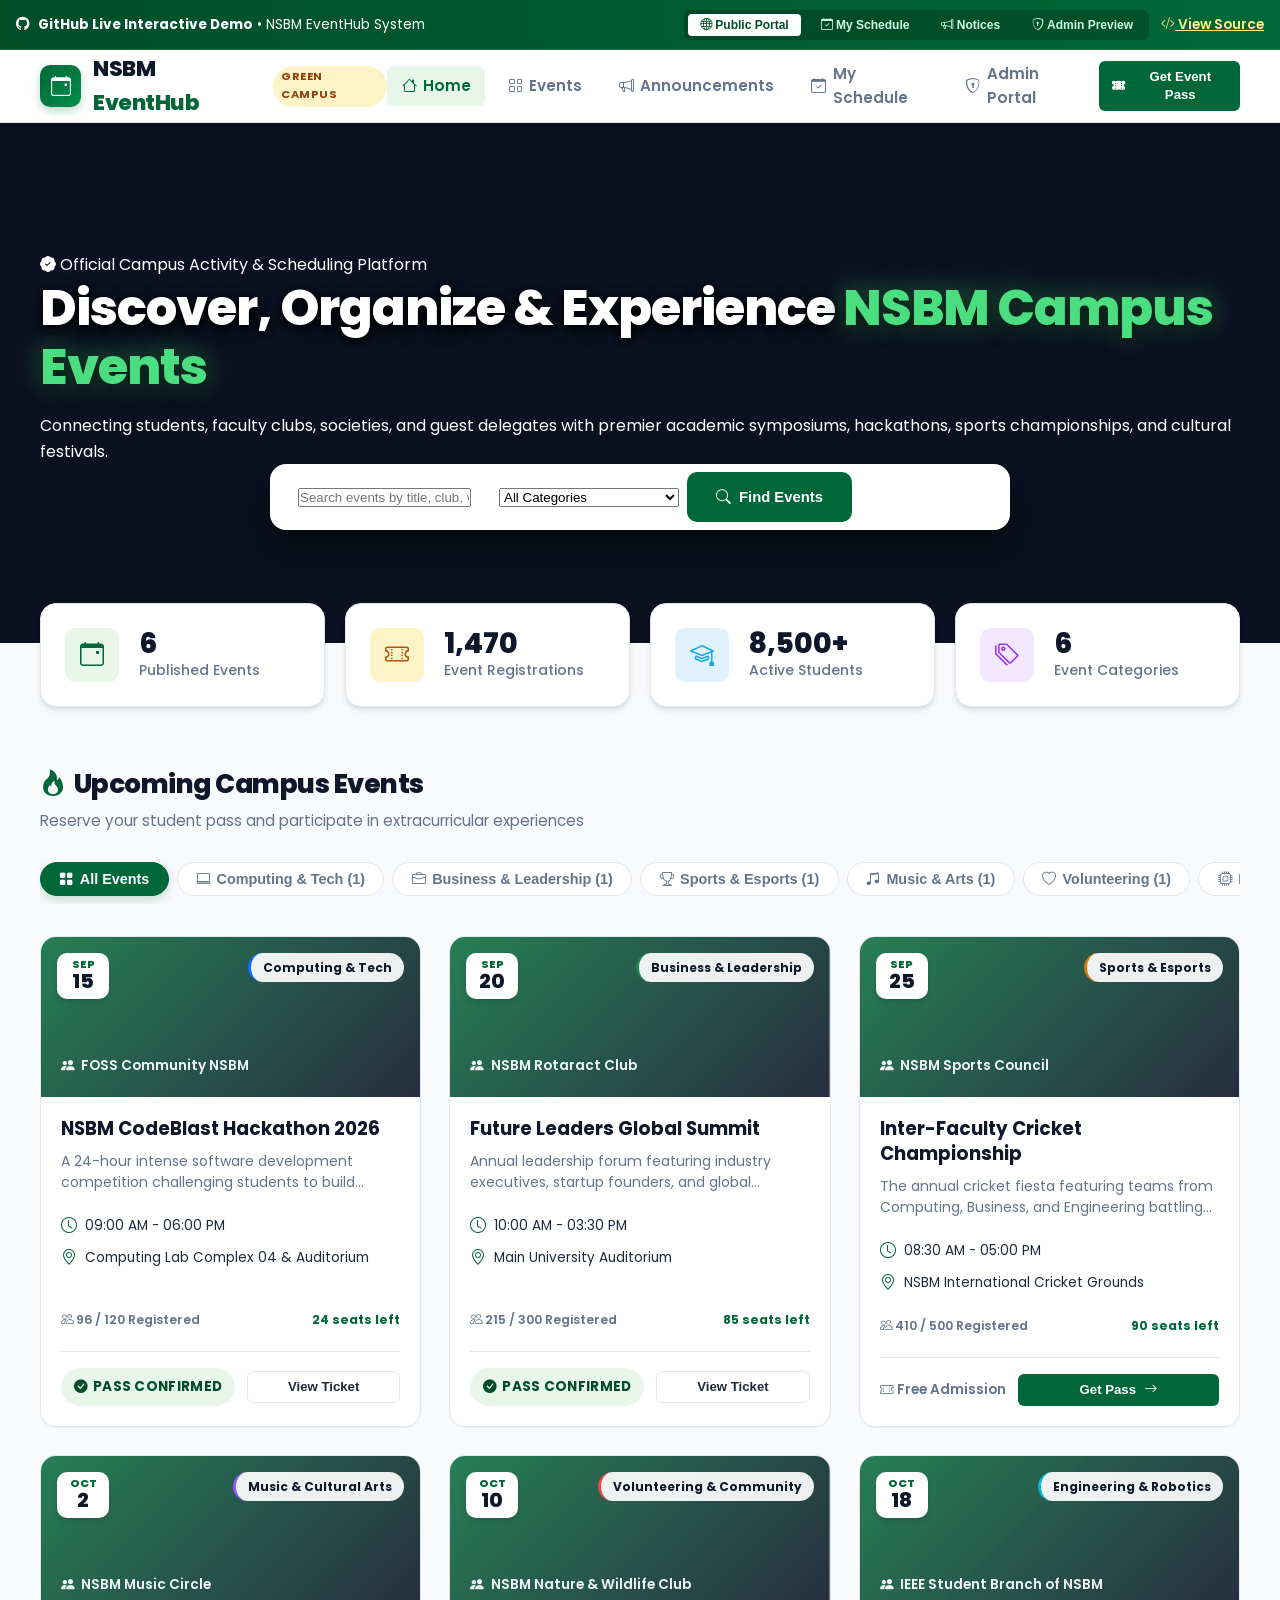
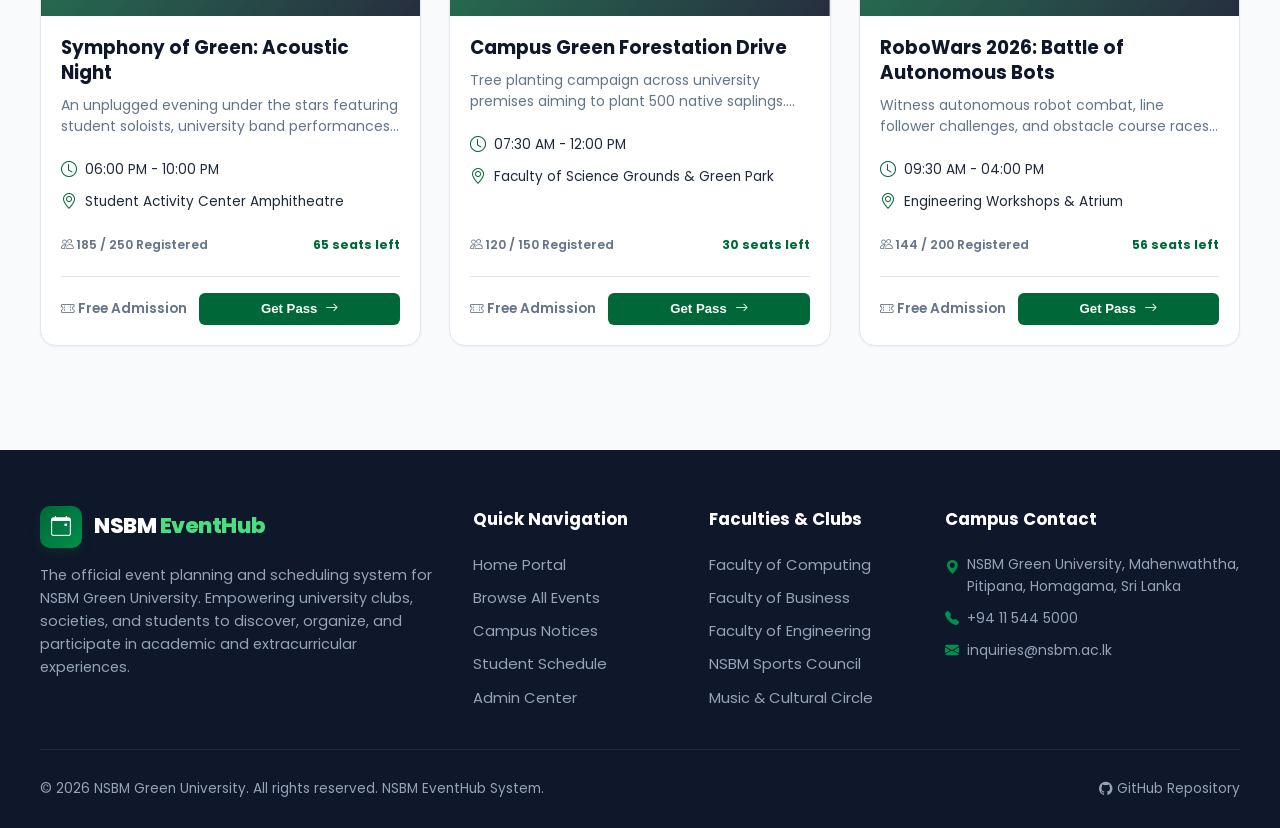
==== index.html @ c2a2b251 "Fix CSS asset paths, add GitHub Pages live demo and cloud deployment configuration" ====
<!DOCTYPE html>
<html lang="en">
<head>
    <meta charset="UTF-8">
    <meta name="viewport" content="width=device-width, initial-scale=1.0">
    <title>NSBM EventHub – University Event Planning & Scheduling System</title>
    <meta name="description" content="Official Event Planning and Scheduling System for NSBM Green University. Discover campus events, manage schedules, and register for university activities.">
    <link rel="preconnect" href="https://fonts.googleapis.com">
    <link rel="preconnect" href="https://fonts.gstatic.com" crossorigin>
    <link href="https://fonts.googleapis.com/css2?family=Poppins:wght@300;400;500;600;700;800&display=swap" rel="stylesheet">
    <link rel="stylesheet" href="https://cdn.jsdelivr.net/npm/bootstrap-icons@1.11.3/font/bootstrap-icons.min.css">
    <link rel="stylesheet" href="assets/css/style.css">
    <style>
        .demo-bar {
            background: linear-gradient(90deg, #004d2a, #006838);
            color: #ffffff;
            padding: 0.6rem 1rem;
            font-size: 0.85rem;
            display: flex;
            justify-content: space-between;
            align-items: center;
            flex-wrap: wrap;
            gap: 0.5rem;
            border-bottom: 1px solid rgba(255,255,255,0.15);
        }
        .demo-bar a {
            color: #fef08a;
            font-weight: 600;
            text-decoration: underline;
        }
        .demo-tabs {
            display: flex;
            gap: 0.5rem;
            background: rgba(0,0,0,0.2);
            padding: 0.25rem;
            border-radius: 6px;
        }
        .demo-tab-btn {
            background: transparent;
            border: none;
            color: #d1fae5;
            padding: 0.25rem 0.75rem;
            border-radius: 4px;
            font-size: 0.75rem;
            font-weight: 600;
            cursor: pointer;
            transition: all 0.2s ease;
        }
        .demo-tab-btn.active, .demo-tab-btn:hover {
            background: #ffffff;
            color: #004d2a;
        }
        .view-section {
            display: none;
        }
        .view-section.active {
            display: block;
        }
        .modal-backdrop {
            display: none;
            position: fixed;
            top: 0; left: 0; width: 100%; height: 100%;
            background: rgba(15, 23, 42, 0.7);
            backdrop-filter: blur(4px);
            z-index: 2000;
            align-items: center;
            justify-content: center;
            padding: 1rem;
        }
        .modal-backdrop.open {
            display: flex;
        }
        .modal-dialog {
            background: #ffffff;
            border-radius: var(--radius-lg);
            max-width: 620px;
            width: 100%;
            max-height: 90vh;
            overflow-y: auto;
            box-shadow: var(--shadow-xl);
            padding: 2rem;
            position: relative;
            animation: modalFadeIn 0.25s ease-out;
        }
        @keyframes modalFadeIn {
            from { opacity: 0; transform: translateY(20px) scale(0.97); }
            to { opacity: 1; transform: translateY(0) scale(1); }
        }
        .modal-close {
            position: absolute;
            top: 1.25rem;
            right: 1.25rem;
            background: #f1f5f9;
            border: none;
            font-size: 1.2rem;
            width: 36px;
            height: 36px;
            border-radius: 50%;
            display: flex;
            align-items: center;
            justify-content: center;
            cursor: pointer;
            color: var(--text-muted);
            transition: var(--transition);
        }
        .modal-close:hover {
            background: #fee2e2;
            color: var(--danger);
        }
        .ticket-pass {
            background: #f8fafc;
            border: 2px dashed #006838;
            border-radius: 12px;
            padding: 1.5rem;
            margin-top: 1rem;
        }
    </style>
</head>
<body>

    <!-- GitHub Pages / Live Demo Notice Bar -->
    <div class="demo-bar">
        <div style="display: flex; align-items: center; gap: 0.5rem;">
            <i class="bi bi-github"></i>
            <span><strong>GitHub Live Interactive Demo</strong> &bull; NSBM EventHub System</span>
        </div>
        <div style="display: flex; align-items: center; gap: 0.75rem;">
            <div class="demo-tabs">
                <button class="demo-tab-btn active" onclick="switchView('public')"><i class="bi bi-globe"></i> Public Portal</button>
                <button class="demo-tab-btn" onclick="switchView('schedule')"><i class="bi bi-calendar-check"></i> My Schedule</button>
                <button class="demo-tab-btn" onclick="switchView('announcements')"><i class="bi bi-megaphone"></i> Notices</button>
                <button class="demo-tab-btn" onclick="switchView('admin')"><i class="bi bi-shield-lock"></i> Admin Preview</button>
            </div>
            <a href="https://github.com/sanuthwimalawardenait-pixel/NSBM_event_hub" target="_blank"><i class="bi bi-code-slash"></i> View Source</a>
        </div>
    </div>

    <!-- Navigation Header -->
    <header class="navbar">
        <div class="container navbar-container">
            <a href="#" onclick="switchView('public')" class="navbar-brand">
                <div class="brand-icon">
                    <i class="bi bi-calendar-event"></i>
                </div>
                <span>NSBM <span style="color: var(--primary);">EventHub</span></span>
                <span class="brand-badge">Green Campus</span>
            </a>

            <button class="mobile-toggle" id="mobileMenuToggle" aria-label="Toggle navigation">
                <i class="bi bi-list"></i>
            </button>

            <ul class="nav-menu" id="navbarMenu">
                <li>
                    <a href="#" onclick="switchView('public')" class="nav-link active" id="navPublic">
                        <i class="bi bi-house"></i> Home
                    </a>
                </li>
                <li>
                    <a href="#" onclick="switchView('public')" class="nav-link" id="navEvents">
                        <i class="bi bi-grid"></i> Events
                    </a>
                </li>
                <li>
                    <a href="#" onclick="switchView('announcements')" class="nav-link" id="navAnnouncements">
                        <i class="bi bi-megaphone"></i> Announcements
                    </a>
                </li>
                <li>
                    <a href="#" onclick="switchView('schedule')" class="nav-link" id="navSchedule">
                        <i class="bi bi-calendar-check"></i> My Schedule
                    </a>
                </li>
                <li>
                    <a href="#" onclick="switchView('admin')" class="nav-link" id="navAdmin">
                        <i class="bi bi-shield-lock"></i> Admin Portal
                    </a>
                </li>
            </ul>

            <div class="nav-actions">
                <button onclick="openRegisterModal()" class="btn btn-primary btn-sm">
                    <i class="bi bi-ticket-perforated-fill"></i> Get Event Pass
                </button>
            </div>
        </div>
    </header>

    <main class="main-content">
        
        <!-- PUBLIC PORTAL VIEW -->
        <div id="view-public" class="view-section active">
            <!-- Hero Section -->
            <section class="hero-section">
                <div class="container hero-container">
                    <div class="hero-badge">
                        <i class="bi bi-patch-check-fill"></i> Official Campus Activity & Scheduling Platform
                    </div>
                    <h1 class="hero-title">
                        Discover, Organize & Experience <span>NSBM Campus Events</span>
                    </h1>
                    <p class="hero-description">
                        Connecting students, faculty clubs, societies, and guest delegates with premier academic symposiums, hackathons, sports championships, and cultural festivals.
                    </p>

                    <div class="hero-search-box">
                        <div class="search-input-group">
                            <i class="bi bi-search"></i>
                            <input type="text" id="demoSearchInput" class="search-input" placeholder="Search events by title, club, venue or keyword...">
                        </div>
                        <div class="search-input-group">
                            <i class="bi bi-filter-circle"></i>
                            <select id="demoCategorySelect" class="search-select">
                                <option value="all">All Categories</option>
                                <option value="1">Computing & Tech</option>
                                <option value="2">Business & Leadership</option>
                                <option value="3">Sports & Esports</option>
                                <option value="4">Music & Cultural Arts</option>
                                <option value="5">Volunteering & Community</option>
                                <option value="6">Engineering & Robotics</option>
                            </select>
                        </div>
                        <button type="button" onclick="runFilter()" class="btn btn-primary" style="padding: 0.85rem 1.75rem;">
                            <i class="bi bi-search"></i> Find Events
                        </button>
                    </div>
                </div>
            </section>

            <div class="container">
                <!-- Stats Overview -->
                <div class="stats-grid">
                    <div class="stat-card">
                        <div class="stat-icon green"><i class="bi bi-calendar-event"></i></div>
                        <div>
                            <div class="stat-number">6</div>
                            <div class="stat-label">Published Events</div>
                        </div>
                    </div>
                    <div class="stat-card">
                        <div class="stat-icon gold"><i class="bi bi-ticket-perforated"></i></div>
                        <div>
                            <div class="stat-number">1,470</div>
                            <div class="stat-label">Event Registrations</div>
                        </div>
                    </div>
                    <div class="stat-card">
                        <div class="stat-icon blue"><i class="bi bi-mortarboard"></i></div>
                        <div>
                            <div class="stat-number">8,500+</div>
                            <div class="stat-label">Active Students</div>
                        </div>
                    </div>
                    <div class="stat-card">
                        <div class="stat-icon purple"><i class="bi bi-tags"></i></div>
                        <div>
                            <div class="stat-number">6</div>
                            <div class="stat-label">Event Categories</div>
                        </div>
                    </div>
                </div>

                <!-- Featured Section Header -->
                <div class="section-header">
                    <div>
                        <h2 class="section-title"><i class="bi bi-fire"></i> Upcoming Campus Events</h2>
                        <p class="section-subtitle">Reserve your student pass and participate in extracurricular experiences</p>
                    </div>
                </div>

                <!-- Category Pills Filter -->
                <div class="category-filter-bar">
                    <button class="category-pill active" onclick="setCategoryFilter('all', this)">
                        <i class="bi bi-grid-fill"></i> All Events
                    </button>
                    <button class="category-pill" onclick="setCategoryFilter('1', this)">
                        <i class="bi bi-laptop"></i> Computing & Tech (1)
                    </button>
                    <button class="category-pill" onclick="setCategoryFilter('2', this)">
                        <i class="bi bi-briefcase"></i> Business & Leadership (1)
                    </button>
                    <button class="category-pill" onclick="setCategoryFilter('3', this)">
                        <i class="bi bi-trophy"></i> Sports & Esports (1)
                    </button>
                    <button class="category-pill" onclick="setCategoryFilter('4', this)">
                        <i class="bi bi-music-note-beamed"></i> Music & Arts (1)
                    </button>
                    <button class="category-pill" onclick="setCategoryFilter('5', this)">
                        <i class="bi bi-heart"></i> Volunteering (1)
                    </button>
                    <button class="category-pill" onclick="setCategoryFilter('6', this)">
                        <i class="bi bi-cpu"></i> Engineering (1)
                    </button>
                </div>

                <!-- Event Cards Grid -->
                <div class="events-grid" id="eventsGridContainer">
                    <!-- Events will be rendered dynamically -->
                </div>
            </div>
        </div>

        <!-- MY SCHEDULE VIEW -->
        <div id="view-schedule" class="view-section">
            <div class="container" style="padding-top: 2rem;">
                <div class="section-header">
                    <div>
                        <h1 class="section-title"><i class="bi bi-calendar-check"></i> My Personal Event Schedule</h1>
                        <p class="section-subtitle">Track confirmed event registrations, access digital e-tickets, and manage attendance</p>
                    </div>
                    <button onclick="switchView('public')" class="btn btn-secondary">
                        <i class="bi bi-plus-circle"></i> Browse More Events
                    </button>
                </div>

                <div id="scheduleContainer" style="display: flex; flex-direction: column; gap: 1.25rem;">
                    <!-- Registered events timeline rendered here -->
                </div>
            </div>
        </div>

        <!-- ANNOUNCEMENTS VIEW -->
        <div id="view-announcements" class="view-section">
            <div class="container" style="padding-top: 2rem;">
                <div class="section-header">
                    <div>
                        <h1 class="section-title"><i class="bi bi-megaphone"></i> Campus Notices & Announcements</h1>
                        <p class="section-subtitle">Official announcements from administration, student affairs, and university clubs</p>
                    </div>
                </div>

                <div class="announcements-list">
                    <div class="announcement-card urgent">
                        <div class="announcement-icon urgent"><i class="bi bi-bell-fill"></i></div>
                        <div class="announcement-content">
                            <div class="announcement-header">
                                <div style="display: flex; align-items: center; gap: 0.6rem; flex-wrap: wrap;">
                                    <h4 class="announcement-title">Grand Opening: NSBM Innovation & AI Incubator Hub</h4>
                                    <span class="badge badge-urgent">Urgent</span>
                                    <span class="badge badge-normal">For: All Students</span>
                                </div>
                                <span class="announcement-time"><i class="bi bi-clock"></i> Sep 01, 2026</span>
                            </div>
                            <p class="announcement-text">
                                The Vice Chancellor cordially invites all students and faculty staff to the grand opening ceremony of the cutting-edge AI Incubator and Hardware Innovation Sandbox in Phase 2 Complex. Special keynote by global tech leaders.
                            </p>
                        </div>
                    </div>

                    <div class="announcement-card important">
                        <div class="announcement-icon important"><i class="bi bi-exclamation-circle"></i></div>
                        <div class="announcement-content">
                            <div class="announcement-header">
                                <div style="display: flex; align-items: center; gap: 0.6rem; flex-wrap: wrap;">
                                    <h4 class="announcement-title">Inter-Faculty E-Sports Tournament Qualifier Schedule</h4>
                                    <span class="badge badge-important">Important</span>
                                    <span class="badge badge-normal">For: Students</span>
                                </div>
                                <span class="announcement-time"><i class="bi bi-clock"></i> Aug 26, 2026</span>
                            </div>
                            <p class="announcement-text">
                                Registrations are now confirmed for 32 student squads in Valorant, Mobile Legends, and FIFA 26. Group stage matches will commence this Saturday online via the official NSBM Gaming Discord server.
                            </p>
                        </div>
                    </div>

                    <div class="announcement-card important">
                        <div class="announcement-icon important"><i class="bi bi-exclamation-circle"></i></div>
                        <div class="announcement-content">
                            <div class="announcement-header">
                                <div style="display: flex; align-items: center; gap: 0.6rem; flex-wrap: wrap;">
                                    <h4 class="announcement-title">Main Auditorium Audio & Lighting Stage Maintenance</h4>
                                    <span class="badge badge-important">Important</span>
                                    <span class="badge badge-normal">For: Club Members</span>
                                </div>
                                <span class="announcement-time"><i class="bi bi-clock"></i> Aug 24, 2026</span>
                            </div>
                            <p class="announcement-text">
                                Please be advised that the Main Auditorium will be inaccessible for rehearsal sessions on October 5th due to scheduled acoustic tuning and laser projector upgrades. All club rehearsals are relocated to Amphitheatre 2.
                            </p>
                        </div>
                    </div>
                </div>
            </div>
        </div>

        <!-- ADMIN PREVIEW VIEW -->
        <div id="view-admin" class="view-section">
            <div class="container" style="padding-top: 2rem;">
                <div class="section-header">
                    <div>
                        <h1 class="section-title"><i class="bi bi-shield-lock-fill" style="color: var(--danger);"></i> Admin Control Center (Interactive Simulation)</h1>
                        <p class="section-subtitle">Real-time event administration, category moderation, participant rosters, and broadcast control</p>
                    </div>
                    <button onclick="openCreateEventModal()" class="btn btn-primary">
                        <i class="bi bi-plus-lg"></i> Create New Event
                    </button>
                </div>

                <div class="stats-grid">
                    <div class="stat-card">
                        <div class="stat-icon green"><i class="bi bi-calendar-check"></i></div>
                        <div>
                            <div class="stat-number" id="adminTotalEvents">6</div>
                            <div class="stat-label">Total Events</div>
                        </div>
                    </div>
                    <div class="stat-card">
                        <div class="stat-icon gold"><i class="bi bi-people"></i></div>
                        <div>
                            <div class="stat-number" id="adminTotalRegs">1,470</div>
                            <div class="stat-label">Registrations</div>
                        </div>
                    </div>
                    <div class="stat-card">
                        <div class="stat-icon blue"><i class="bi bi-tags"></i></div>
                        <div>
                            <div class="stat-number">6</div>
                            <div class="stat-label">Categories</div>
                        </div>
                    </div>
                    <div class="stat-card">
                        <div class="stat-icon purple"><i class="bi bi-megaphone"></i></div>
                        <div>
                            <div class="stat-number">3</div>
                            <div class="stat-label">Active Notices</div>
                        </div>
                    </div>
                </div>

                <div class="table-responsive" style="margin-top: 1.5rem;">
                    <table class="table">
                        <thead>
                            <tr>
                                <th>Event Title & Details</th>
                                <th>Organizing Club</th>
                                <th>Schedule & Venue</th>
                                <th>Capacity</th>
                                <th>Status</th>
                                <th style="text-align: right;">Quick Actions</th>
                            </tr>
                        </thead>
                        <tbody id="adminEventsTableBody">
                            <!-- Admin rows rendered via JS -->
                        </tbody>
                    </table>
                </div>
            </div>
        </div>
    </main>

    <!-- EVENT DETAILS & REGISTRATION MODAL -->
    <div class="modal-backdrop" id="eventModal">
        <div class="modal-dialog">
            <button class="modal-close" onclick="closeModal('eventModal')">&times;</button>
            <div id="modalEventContent">
                <!-- Injected via JS -->
            </div>
        </div>
    </div>

    <!-- CREATE EVENT MODAL (ADMIN) -->
    <div class="modal-backdrop" id="createEventModal">
        <div class="modal-dialog">
            <button class="modal-close" onclick="closeModal('createEventModal')">&times;</button>
            <h2 style="font-size: 1.4rem; font-weight: 700; margin-bottom: 0.5rem; color: var(--secondary);">
                <i class="bi bi-calendar-plus" style="color: var(--primary);"></i> Publish New Campus Event
            </h2>
            <p style="color: var(--text-muted); font-size: 0.875rem; margin-bottom: 1.25rem;">Fill in event specifics to open registrations for students.</p>
            
            <form onsubmit="handleCreateEvent(event)">
                <div class="form-group">
                    <label class="form-label">Event Title</label>
                    <input type="text" id="newEventTitle" class="form-control" placeholder="e.g. NSBM AI Summit 2026" required>
                </div>
                <div class="form-row">
                    <div class="form-group">
                        <label class="form-label">Category</label>
                        <select id="newEventCategory" class="form-control" required>
                            <option value="1">Computing & Tech</option>
                            <option value="2">Business & Leadership</option>
                            <option value="3">Sports & Esports</option>
                            <option value="4">Music & Cultural Arts</option>
                            <option value="5">Volunteering & Community</option>
                            <option value="6">Engineering & Robotics</option>
                        </select>
                    </div>
                    <div class="form-group">
                        <label class="form-label">Organizing Club</label>
                        <input type="text" id="newEventClub" class="form-control" placeholder="e.g. IEEE Student Branch" required>
                    </div>
                </div>
                <div class="form-row">
                    <div class="form-group">
                        <label class="form-label">Date</label>
                        <input type="date" id="newEventDate" class="form-control" value="2026-11-05" required>
                    </div>
                    <div class="form-group">
                        <label class="form-label">Capacity (Max Seats)</label>
                        <input type="number" id="newEventCapacity" class="form-control" value="150" min="10" required>
                    </div>
                </div>
                <div class="form-group">
                    <label class="form-label">Campus Venue</label>
                    <input type="text" id="newEventVenue" class="form-control" placeholder="e.g. Main Auditorium Complex" required>
                </div>
                <div class="form-group">
                    <label class="form-label">Event Description</label>
                    <textarea id="newEventDesc" class="form-control" rows="3" placeholder="Provide event overview, schedule highlights, and key speakers..." required></textarea>
                </div>
                <button type="submit" class="btn btn-primary btn-lg" style="width: 100%;">
                    <i class="bi bi-check2-circle"></i> Save & Publish Event
                </button>
            </form>
        </div>
    </div>

    <!-- Footer -->
    <footer class="footer">
        <div class="container">
            <div class="footer-grid">
                <div>
                    <div class="navbar-brand" style="color: #ffffff; margin-bottom: 1rem;">
                        <div class="brand-icon">
                            <i class="bi bi-calendar-event"></i>
                        </div>
                        <span>NSBM <span style="color: #4ade80;">EventHub</span></span>
                    </div>
                    <p style="font-size: 0.9rem; line-height: 1.6; margin-bottom: 1.25rem;">
                        The official event planning and scheduling system for NSBM Green University. Empowering university clubs, societies, and students to discover, organize, and participate in academic and extracurricular experiences.
                    </p>
                </div>

                <div>
                    <h4 class="footer-title">Quick Navigation</h4>
                    <ul class="footer-links">
                        <li><a href="#" onclick="switchView('public')">Home Portal</a></li>
                        <li><a href="#" onclick="switchView('public')">Browse All Events</a></li>
                        <li><a href="#" onclick="switchView('announcements')">Campus Notices</a></li>
                        <li><a href="#" onclick="switchView('schedule')">Student Schedule</a></li>
                        <li><a href="#" onclick="switchView('admin')">Admin Center</a></li>
                    </ul>
                </div>

                <div>
                    <h4 class="footer-title">Faculties & Clubs</h4>
                    <ul class="footer-links">
                        <li><a href="#" onclick="setCategoryFilter('1', null); switchView('public');">Faculty of Computing</a></li>
                        <li><a href="#" onclick="setCategoryFilter('2', null); switchView('public');">Faculty of Business</a></li>
                        <li><a href="#" onclick="setCategoryFilter('6', null); switchView('public');">Faculty of Engineering</a></li>
                        <li><a href="#" onclick="setCategoryFilter('3', null); switchView('public');">NSBM Sports Council</a></li>
                        <li><a href="#" onclick="setCategoryFilter('4', null); switchView('public');">Music & Cultural Circle</a></li>
                    </ul>
                </div>

                <div>
                    <h4 class="footer-title">Campus Contact</h4>
                    <ul class="footer-links" style="font-size: 0.875rem;">
                        <li style="display: flex; gap: 0.5rem; align-items: flex-start;">
                            <i class="bi bi-geo-alt-fill" style="color: var(--primary-light); margin-top: 0.2rem;"></i>
                            <span>NSBM Green University, Mahenwaththa, Pitipana, Homagama, Sri Lanka</span>
                        </li>
                        <li style="display: flex; gap: 0.5rem; align-items: center;">
                            <i class="bi bi-telephone-fill" style="color: var(--primary-light);"></i>
                            <span>+94 11 544 5000</span>
                        </li>
                        <li style="display: flex; gap: 0.5rem; align-items: center;">
                            <i class="bi bi-envelope-fill" style="color: var(--primary-light);"></i>
                            <span>inquiries@nsbm.ac.lk</span>
                        </li>
                    </ul>
                </div>
            </div>

            <div class="footer-bottom">
                <div>
                    &copy; 2026 NSBM Green University. All rights reserved. NSBM EventHub System.
                </div>
                <div style="display: flex; gap: 1.5rem;">
                    <a href="https://github.com/sanuthwimalawardenait-pixel/NSBM_event_hub" target="_blank" style="color: #94a3b8;"><i class="bi bi-github"></i> GitHub Repository</a>
                </div>
            </div>
        </div>
    </footer>

    <!-- Interactive Simulator JS -->
    <script>
        const initialEvents = [
            {
                id: 1,
                categoryId: "1",
                categoryName: "Computing & Tech",
                categoryColor: "#0d6efd",
                title: "NSBM CodeBlast Hackathon 2026",
                club: "FOSS Community NSBM",
                description: "A 24-hour intense software development competition challenging students to build sustainable AI solutions for modern university problems. Grand prizes and internship opportunities with top tech companies.",
                venue: "Computing Lab Complex 04 & Auditorium",
                date: "2026-09-15",
                startTime: "09:00 AM",
                endTime: "06:00 PM",
                capacity: 120,
                registered: 96,
                isRegistered: true,
                ticketCode: "NSBM-E1-U101-8F32"
            },
            {
                id: 2,
                categoryId: "2",
                categoryName: "Business & Leadership",
                categoryColor: "#198754",
                title: "Future Leaders Global Summit",
                club: "NSBM Rotaract Club",
                description: "Annual leadership forum featuring industry executives, startup founders, and global keynote speakers discussing entrepreneurship, ethical management, and career acceleration.",
                venue: "Main University Auditorium",
                date: "2026-09-20",
                startTime: "10:00 AM",
                endTime: "03:30 PM",
                capacity: 300,
                registered: 215,
                isRegistered: true,
                ticketCode: "NSBM-E2-U101-44B1"
            },
            {
                id: 3,
                categoryId: "3",
                categoryName: "Sports & Esports",
                categoryColor: "#d97706",
                title: "Inter-Faculty Cricket Championship",
                club: "NSBM Sports Council",
                description: "The annual cricket fiesta featuring teams from Computing, Business, and Engineering battling for the prestigious Green Trophy. Live commentary, food stalls, and music DJ.",
                venue: "NSBM International Cricket Grounds",
                date: "2026-09-25",
                startTime: "08:30 AM",
                endTime: "05:00 PM",
                capacity: 500,
                registered: 410,
                isRegistered: false,
                ticketCode: null
            },
            {
                id: 4,
                categoryId: "4",
                categoryName: "Music & Cultural Arts",
                categoryColor: "#8b5cf6",
                title: "Symphony of Green: Acoustic Night",
                club: "NSBM Music Circle",
                description: "An unplugged evening under the stars featuring student soloists, university band performances, fusion music, and guest artists.",
                venue: "Student Activity Center Amphitheatre",
                date: "2026-10-02",
                startTime: "06:00 PM",
                endTime: "10:00 PM",
                capacity: 250,
                registered: 185,
                isRegistered: false,
                ticketCode: null
            },
            {
                id: 5,
                categoryId: "5",
                categoryName: "Volunteering & Community",
                categoryColor: "#ef4444",
                title: "Campus Green Forestation Drive",
                club: "NSBM Nature & Wildlife Club",
                description: "Tree planting campaign across university premises aiming to plant 500 native saplings. Refreshments and certificate of participation provided to all volunteers.",
                venue: "Faculty of Science Grounds & Green Park",
                date: "2026-10-10",
                startTime: "07:30 AM",
                endTime: "12:00 PM",
                capacity: 150,
                registered: 120,
                isRegistered: false,
                ticketCode: null
            },
            {
                id: 6,
                categoryId: "6",
                categoryName: "Engineering & Robotics",
                categoryColor: "#06b6d4",
                title: "RoboWars 2026: Battle of Autonomous Bots",
                club: "IEEE Student Branch of NSBM",
                description: "Witness autonomous robot combat, line follower challenges, and obstacle course races designed and programmed by engineering students.",
                venue: "Engineering Workshops & Atrium",
                date: "2026-10-18",
                startTime: "09:30 AM",
                endTime: "04:00 PM",
                capacity: 200,
                registered: 144,
                isRegistered: false,
                ticketCode: null
            }
        ];

        let events = [...initialEvents];
        let currentCategory = 'all';

        function renderEvents() {
            const container = document.getElementById('eventsGridContainer');
            if (!container) return;

            const query = (document.getElementById('demoSearchInput')?.value || '').toLowerCase().trim();
            const cat = currentCategory;

            const filtered = events.filter(e => {
                const matchCat = cat === 'all' || e.categoryId === cat;
                const matchQuery = !query || e.title.toLowerCase().includes(query) || e.club.toLowerCase().includes(query) || e.venue.toLowerCase().includes(query);
                return matchCat && matchQuery;
            });

            if (filtered.length === 0) {
                container.innerHTML = `
                    <div style="grid-column: 1/-1; text-align: center; padding: 4rem 1rem; background: #fff; border-radius: var(--radius-lg); border: 1px solid var(--border-color);">
                        <i class="bi bi-search" style="font-size: 3rem; color: var(--text-light); margin-bottom: 1rem; display: block;"></i>
                        <h3>No matching events found</h3>
                        <p style="color: var(--text-muted); margin-bottom: 1rem;">Try searching with different terms or selecting another category.</p>
                        <button onclick="resetFilters()" class="btn btn-secondary">Reset Filters</button>
                    </div>
                `;
                return;
            }

            container.innerHTML = filtered.map(e => {
                const dateObj = new Date(e.date);
                const month = dateObj.toLocaleString('en-US', { month: 'short' });
                const day = dateObj.getDate();
                const seatsLeft = Math.max(0, e.capacity - e.registered);
                const pctFilled = Math.min(100, Math.round((e.registered / e.capacity) * 100));
                const barClass = pctFilled >= 90 ? 'danger' : (pctFilled >= 70 ? 'warning' : '');

                return `
                    <div class="event-card">
                        <div class="event-card-header" style="background-image: linear-gradient(135deg, rgba(0, 104, 56, 0.85) 0%, rgba(15, 23, 42, 0.9) 100%);">
                            <div class="event-date-badge">
                                <div class="event-date-month">${month}</div>
                                <div class="event-date-day">${day}</div>
                            </div>
                            <span class="event-category-tag" style="border-left: 3px solid ${e.categoryColor};">
                                ${e.categoryName}
                            </span>
                            <div class="event-club-meta">
                                <i class="bi bi-people-fill"></i> ${e.club}
                            </div>
                        </div>
                        <div class="event-card-body">
                            <h3 class="event-title">
                                <a href="javascript:void(0)" onclick="openEventDetails(${e.id})">${e.title}</a>
                            </h3>
                            <p class="event-description">${e.description}</p>
                            
                            <ul class="event-meta-list">
                                <li class="event-meta-item">
                                    <i class="bi bi-clock"></i>
                                    <span>${e.startTime} - ${e.endTime}</span>
                                </li>
                                <li class="event-meta-item">
                                    <i class="bi bi-geo-alt"></i>
                                    <span>${e.venue}</span>
                                </li>
                            </ul>

                            <div class="event-capacity-bar-wrapper">
                                <div class="event-capacity-label">
                                    <span><i class="bi bi-people"></i> ${e.registered} / ${e.capacity} Registered</span>
                                    <span style="font-weight: 700; color: ${seatsLeft <= 15 ? 'var(--danger)' : 'var(--primary)'};">
                                        ${seatsLeft} seats left
                                    </span>
                                </div>
                                <div class="progress-bar-container">
                                    <div class="progress-bar-fill ${barClass}" style="width: ${pctFilled}%;"></div>
                                </div>
                            </div>

                            <div class="event-card-footer">
                                ${e.isRegistered ? `
                                    <span class="badge badge-registered" style="font-size: 0.85rem; padding: 0.5rem 0.8rem;">
                                        <i class="bi bi-check-circle-fill"></i> Pass Confirmed
                                    </span>
                                    <button onclick="openEventDetails(${e.id})" class="btn btn-secondary btn-sm">
                                        View Ticket
                                    </button>
                                ` : `
                                    <span style="font-size: 0.85rem; color: var(--text-muted); font-weight: 600;">
                                        <i class="bi bi-ticket-perforated"></i> Free Admission
                                    </span>
                                    <button onclick="openEventDetails(${e.id})" class="btn btn-primary btn-sm">
                                        Get Pass <i class="bi bi-arrow-right"></i>
                                    </button>
                                `}
                            </div>
                        </div>
                    </div>
                `;
            }).join('');
        }

        function renderSchedule() {
            const container = document.getElementById('scheduleContainer');
            if (!container) return;

            const registeredEvents = events.filter(e => e.isRegistered);

            if (registeredEvents.length === 0) {
                container.innerHTML = `
                    <div style="text-align: center; padding: 4rem 1rem; background: #fff; border-radius: var(--radius-lg); border: 1px solid var(--border-color);">
                        <i class="bi bi-calendar-x" style="font-size: 3.5rem; color: var(--text-light); margin-bottom: 1rem; display: block;"></i>
                        <h3>Your Event Schedule is Currently Empty</h3>
                        <p style="color: var(--text-muted); margin-bottom: 1.5rem;">Explore upcoming campus events and reserve your digital student passes.</p>
                        <button onclick="switchView('public')" class="btn btn-primary">
                            <i class="bi bi-search"></i> Browse Campus Events
                        </button>
                    </div>
                `;
                return;
            }

            container.innerHTML = registeredEvents.map(e => `
                <div class="card" style="padding: 1.5rem; display: flex; flex-direction: column; gap: 1rem;">
                    <div style="display: flex; justify-content: space-between; align-items: flex-start; flex-wrap: wrap; gap: 1rem;">
                        <div>
                            <span class="badge badge-registered" style="margin-bottom: 0.5rem; display: inline-block;">
                                <i class="bi bi-check-circle-fill"></i> Confirmed Registration
                            </span>
                            <h3 style="font-size: 1.25rem; font-weight: 700; color: var(--secondary); margin-bottom: 0.25rem;">${e.title}</h3>
                            <div style="color: var(--text-muted); font-size: 0.875rem;">
                                <i class="bi bi-people-fill"></i> Organized by ${e.club}
                            </div>
                        </div>
                        <div style="text-align: right;">
                            <div style="font-family: monospace; font-weight: 700; color: var(--primary); font-size: 1.1rem; background: var(--primary-subtle); padding: 0.35rem 0.75rem; border-radius: 6px; display: inline-block;">
                                ${e.ticketCode}
                            </div>
                        </div>
                    </div>

                    <div style="display: flex; gap: 2rem; flex-wrap: wrap; font-size: 0.9rem; color: var(--text-main); border-top: 1px solid var(--border-color); border-bottom: 1px solid var(--border-color); padding: 0.75rem 0;">
                        <div><i class="bi bi-calendar3" style="color: var(--primary);"></i> ${e.date}</div>
                        <div><i class="bi bi-clock" style="color: var(--primary);"></i> ${e.startTime} - ${e.endTime}</div>
                        <div><i class="bi bi-geo-alt" style="color: var(--primary);"></i> ${e.venue}</div>
                    </div>

                    <div style="display: flex; justify-content: space-between; align-items: center; flex-wrap: wrap; gap: 0.75rem;">
                        <span style="font-size: 0.8rem; color: var(--text-muted);">
                            <i class="bi bi-info-circle"></i> Present this ticket code or QR upon entrance.
                        </span>
                        <div style="display: flex; gap: 0.5rem;">
                            <button onclick="openEventDetails(${e.id})" class="btn btn-secondary btn-sm">
                                <i class="bi bi-qr-code"></i> View Ticket Pass
                            </button>
                            <button onclick="cancelRegistration(${e.id})" class="btn btn-outline-danger btn-sm">
                                <i class="bi bi-x-circle"></i> Cancel Pass
                            </button>
                        </div>
                    </div>
                </div>
            `).join('');
        }

        function renderAdminTable() {
            const tbody = document.getElementById('adminEventsTableBody');
            if (!tbody) return;

            tbody.innerHTML = events.map(e => `
                <tr>
                    <td>
                        <strong style="color: var(--secondary); display: block;">${e.title}</strong>
                        <span style="font-size: 0.8rem; color: var(--text-muted);">${e.categoryName}</span>
                    </td>
                    <td>${e.club}</td>
                    <td>
                        <div><i class="bi bi-calendar3"></i> ${e.date}</div>
                        <small style="color: var(--text-muted);"><i class="bi bi-geo-alt"></i> ${e.venue}</small>
                    </td>
                    <td>
                        <strong>${e.registered}</strong> / ${e.capacity}
                        <div class="progress-bar-container" style="height: 4px; width: 80px; margin-top: 4px;">
                            <div class="progress-bar-fill" style="width: ${Math.round((e.registered/e.capacity)*100)}%;"></div>
                        </div>
                    </td>
                    <td>
                        <span class="badge badge-upcoming">Upcoming</span>
                    </td>
                    <td style="text-align: right;">
                        <button onclick="openEventDetails(${e.id})" class="btn btn-secondary btn-sm" title="View Details">
                            <i class="bi bi-eye"></i>
                        </button>
                        <button onclick="deleteEvent(${e.id})" class="btn btn-outline-danger btn-sm" title="Delete Event">
                            <i class="bi bi-trash"></i>
                        </button>
                    </td>
                </tr>
            `).join('');

            const adminEventsEl = document.getElementById('adminTotalEvents');
            const adminRegsEl = document.getElementById('adminTotalRegs');
            if (adminEventsEl) adminEventsEl.innerText = events.length;
            if (adminRegsEl) adminRegsEl.innerText = events.reduce((acc, c) => acc + c.registered, 0).toLocaleString();
        }

        function openEventDetails(id) {
            const e = events.find(item => item.id === id);
            if (!e) return;

            const modalContent = document.getElementById('modalEventContent');
            const seatsLeft = Math.max(0, e.capacity - e.registered);

            modalContent.innerHTML = `
                <div style="display: flex; align-items: center; gap: 0.5rem; margin-bottom: 0.75rem;">
                    <span class="badge badge-upcoming" style="background: ${e.categoryColor}20; color: ${e.categoryColor};">
                        ${e.categoryName}
                    </span>
                    <span class="badge badge-normal">Organized by ${e.club}</span>
                </div>
                <h2 style="font-size: 1.5rem; font-weight: 800; color: var(--secondary); line-height: 1.3; margin-bottom: 1rem;">
                    ${e.title}
                </h2>

                <p style="color: var(--text-main); font-size: 0.95rem; line-height: 1.6; margin-bottom: 1.5rem;">
                    ${e.description}
                </p>

                <div style="background: #f8fafc; border: 1px solid var(--border-color); border-radius: var(--radius-md); padding: 1.25rem; display: flex; flex-direction: column; gap: 0.75rem; margin-bottom: 1.5rem;">
                    <div style="display: flex; gap: 0.75rem; align-items: center;">
                        <i class="bi bi-calendar-event" style="color: var(--primary); font-size: 1.1rem;"></i>
                        <strong>Date:</strong> <span>${e.date}</span>
                    </div>
                    <div style="display: flex; gap: 0.75rem; align-items: center;">
                        <i class="bi bi-clock" style="color: var(--primary); font-size: 1.1rem;"></i>
                        <strong>Time:</strong> <span>${e.startTime} - ${e.endTime}</span>
                    </div>
                    <div style="display: flex; gap: 0.75rem; align-items: center;">
                        <i class="bi bi-geo-alt" style="color: var(--primary); font-size: 1.1rem;"></i>
                        <strong>Venue:</strong> <span>${e.venue}</span>
                    </div>
                    <div style="display: flex; gap: 0.75rem; align-items: center;">
                        <i class="bi bi-people" style="color: var(--primary); font-size: 1.1rem;"></i>
                        <strong>Capacity:</strong> <span>${e.registered} / ${e.capacity} Registered (${seatsLeft} seats remaining)</span>
                    </div>
                </div>

                ${e.isRegistered ? `
                    <div class="ticket-pass">
                        <div style="display: flex; justify-content: space-between; align-items: center;">
                            <div>
                                <span style="font-size: 0.75rem; text-transform: uppercase; font-weight: 700; color: var(--primary);">Official Student E-Pass</span>
                                <div style="font-size: 1.2rem; font-family: monospace; font-weight: 800; color: var(--secondary); margin-top: 0.2rem;">
                                    ${e.ticketCode}
                                </div>
                            </div>
                            <div style="background: #ffffff; padding: 0.5rem; border: 1px solid var(--border-color); border-radius: 8px;">
                                <i class="bi bi-qr-code" style="font-size: 2.5rem; color: var(--secondary);"></i>
                            </div>
                        </div>
                        <div style="margin-top: 0.75rem; font-size: 0.8rem; color: var(--text-muted);">
                            Pass assigned to <strong>Kamal Perera</strong> (NSBM-2024-0129). Present at entrance.
                        </div>
                    </div>
                    <div style="display: flex; gap: 0.75rem; margin-top: 1.25rem;">
                        <button onclick="window.print()" class="btn btn-secondary" style="flex: 1;">
                            <i class="bi bi-printer"></i> Print Pass
                        </button>
                        <button onclick="cancelRegistration(${e.id}); closeModal('eventModal');" class="btn btn-outline-danger">
                            Cancel Pass
                        </button>
                    </div>
                ` : `
                    <button onclick="registerForEvent(${e.id})" class="btn btn-primary btn-lg" style="width: 100%;">
                        <i class="bi bi-ticket-perforated-fill"></i> Confirm Free Pass Registration
                    </button>
                `}
            `;

            document.getElementById('eventModal').classList.add('open');
        }

        function registerForEvent(id) {
            const e = events.find(item => item.id === id);
            if (!e) return;

            e.isRegistered = true;
            e.registered += 1;
            e.ticketCode = `NSBM-E${e.id}-U101-${Math.floor(1000 + Math.random() * 9000)}`;

            renderEvents();
            renderSchedule();
            renderAdminTable();
            openEventDetails(id);
        }

        function cancelRegistration(id) {
            const e = events.find(item => item.id === id);
            if (!e) return;

            e.isRegistered = false;
            e.registered = Math.max(0, e.registered - 1);
            e.ticketCode = null;

            renderEvents();
            renderSchedule();
            renderAdminTable();
        }

        function deleteEvent(id) {
            if (confirm("Are you sure you want to remove this campus event?")) {
                events = events.filter(e => e.id !== id);
                renderEvents();
                renderSchedule();
                renderAdminTable();
            }
        }

        function handleCreateEvent(event) {
            event.preventDefault();
            const title = document.getElementById('newEventTitle').value.trim();
            const categoryId = document.getElementById('newEventCategory').value;
            const club = document.getElementById('newEventClub').value.trim();
            const date = document.getElementById('newEventDate').value;
            const capacity = parseInt(document.getElementById('newEventCapacity').value) || 100;
            const venue = document.getElementById('newEventVenue').value.trim();
            const desc = document.getElementById('newEventDesc').value.trim();

            const catMap = {
                "1": { name: "Computing & Tech", color: "#0d6efd" },
                "2": { name: "Business & Leadership", color: "#198754" },
                "3": { name: "Sports & Esports", color: "#d97706" },
                "4": { name: "Music & Cultural Arts", color: "#8b5cf6" },
                "5": { name: "Volunteering & Community", color: "#ef4444" },
                "6": { name: "Engineering & Robotics", color: "#06b6d4" }
            };

            const newEvt = {
                id: Date.now(),
                categoryId: categoryId,
                categoryName: catMap[categoryId]?.name || "Campus Event",
                categoryColor: catMap[categoryId]?.color || "#006838",
                title: title,
                club: club,
                description: desc,
                venue: venue,
                date: date,
                startTime: "10:00 AM",
                endTime: "04:00 PM",
                capacity: capacity,
                registered: 0,
                isRegistered: false,
                ticketCode: null
            };

            events.unshift(newEvt);
            closeModal('createEventModal');
            renderEvents();
            renderAdminTable();
            alert("Event successfully published!");
        }

        function openCreateEventModal() {
            document.getElementById('createEventModal').classList.add('open');
        }

        function openRegisterModal() {
            openEventDetails(events[0].id);
        }

        function closeModal(modalId) {
            document.getElementById(modalId).classList.remove('open');
        }

        function switchView(viewName) {
            document.querySelectorAll('.view-section').forEach(el => el.classList.remove('active'));
            document.querySelectorAll('.demo-tab-btn').forEach(el => el.classList.remove('active'));
            document.querySelectorAll('.nav-link').forEach(el => el.classList.remove('active'));

            const viewTarget = document.getElementById('view-' + viewName);
            if (viewTarget) viewTarget.classList.add('active');

            if (viewName === 'public') {
                document.getElementById('navPublic')?.classList.add('active');
            } else if (viewName === 'schedule') {
                document.getElementById('navSchedule')?.classList.add('active');
                renderSchedule();
            } else if (viewName === 'announcements') {
                document.getElementById('navAnnouncements')?.classList.add('active');
            } else if (viewName === 'admin') {
                document.getElementById('navAdmin')?.classList.add('active');
                renderAdminTable();
            }

            const activeBtn = Array.from(document.querySelectorAll('.demo-tab-btn')).find(b => b.innerText.toLowerCase().includes(viewName));
            if (activeBtn) activeBtn.classList.add('active');

            window.scrollTo({ top: 0, behavior: 'smooth' });
        }

        function setCategoryFilter(catId, btn) {
            currentCategory = catId;
            document.querySelectorAll('.category-pill').forEach(p => p.classList.remove('active'));
            if (btn) btn.classList.add('active');
            renderEvents();
        }

        function runFilter() {
            const selectVal = document.getElementById('demoCategorySelect')?.value || 'all';
            currentCategory = selectVal;
            renderEvents();
        }

        function resetFilters() {
            if (document.getElementById('demoSearchInput')) document.getElementById('demoSearchInput').value = '';
            if (document.getElementById('demoCategorySelect')) document.getElementById('demoCategorySelect').value = 'all';
            currentCategory = 'all';
            renderEvents();
        }

        document.addEventListener('DOMContentLoaded', () => {
            renderEvents();
            renderSchedule();
            renderAdminTable();

            const searchInput = document.getElementById('demoSearchInput');
            if (searchInput) {
                searchInput.addEventListener('input', renderEvents);
            }
            const catSelect = document.getElementById('demoCategorySelect');
            if (catSelect) {
                catSelect.addEventListener('change', runFilter);
            }

            const mobileBtn = document.getElementById('mobileMenuToggle');
            const menu = document.getElementById('navbarMenu');
            if (mobileBtn && menu) {
                mobileBtn.addEventListener('click', () => {
                    menu.classList.toggle('active');
                });
            }
        });
    </script>
</body>
</html>
---- assets/css/style.css ----
:root {
    --primary: #006838;
    --primary-dark: #004d2a;
    --primary-light: #008f4c;
    --primary-subtle: #e8f5e9;
    --secondary: #0f172a;
    --accent: #f59e0b;
    --accent-hover: #d97706;
    --accent-subtle: #fef3c7;
    --bg-main: #f8fafc;
    --bg-card: #ffffff;
    --text-main: #1e293b;
    --text-muted: #64748b;
    --text-light: #94a3b8;
    --border-color: #e2e8f0;
    --border-focus: #10b981;
    --danger: #ef4444;
    --danger-subtle: #fee2e2;
    --success: #10b981;
    --success-subtle: #d1fae5;
    --warning: #f59e0b;
    --warning-subtle: #fef3c7;
    --info: #0ea5e9;
    --info-subtle: #e0f2fe;
    --shadow-sm: 0 1px 2px 0 rgb(0 0 0 / 0.05);
    --shadow-md: 0 4px 6px -1px rgb(0 0 0 / 0.1), 0 2px 4px -2px rgb(0 0 0 / 0.1);
    --shadow-lg: 0 10px 15px -3px rgb(0 0 0 / 0.1), 0 4px 6px -4px rgb(0 0 0 / 0.1);
    --shadow-xl: 0 20px 25px -5px rgb(0 0 0 / 0.1), 0 8px 10px -6px rgb(0 0 0 / 0.1);
    --radius-sm: 6px;
    --radius-md: 10px;
    --radius-lg: 16px;
    --radius-full: 9999px;
    --transition: all 0.2s ease-in-out;
}

* {
    margin: 0;
    padding: 0;
    box-sizing: border-box;
}

body {
    font-family: 'Poppins', -apple-system, BlinkMacSystemFont, 'Segoe UI', Roboto, Helvetica, Arial, sans-serif;
    background-color: var(--bg-main);
    color: var(--text-main);
    line-height: 1.6;
    display: flex;
    flex-direction: column;
    min-height: 100vh;
}

a {
    color: var(--primary);
    text-decoration: none;
    transition: var(--transition);
}

a:hover {
    color: var(--primary-dark);
}

.container {
    width: 100%;
    max-width: 1240px;
    margin: 0 auto;
    padding: 0 1.25rem;
}

.container-fluid {
    width: 100%;
    padding: 0 1.5rem;
}

.main-content {
    flex: 1 0 auto;
    padding-bottom: 3.5rem;
}

.navbar {
    background-color: #ffffff;
    border-bottom: 1px solid var(--border-color);
    position: sticky;
    top: 0;
    z-index: 1000;
    box-shadow: 0 2px 10px rgba(0,0,0,0.03);
}

.navbar-container {
    display: flex;
    align-items: center;
    justify-content: space-between;
    height: 72px;
}

.navbar-brand {
    display: flex;
    align-items: center;
    gap: 0.75rem;
    font-size: 1.35rem;
    font-weight: 800;
    color: var(--secondary);
    letter-spacing: -0.5px;
}

.brand-icon {
    width: 42px;
    height: 42px;
    background: linear-gradient(135deg, var(--primary) 0%, #008f4c 100%);
    color: #ffffff;
    border-radius: var(--radius-md);
    display: flex;
    align-items: center;
    justify-content: center;
    font-size: 1.25rem;
    box-shadow: 0 4px 10px rgba(0, 104, 56, 0.25);
}

.brand-badge {
    font-size: 0.7rem;
    background: var(--accent-subtle);
    color: #92400e;
    padding: 0.15rem 0.5rem;
    border-radius: var(--radius-full);
    font-weight: 700;
    letter-spacing: 0.5px;
    text-transform: uppercase;
}

.nav-menu {
    display: flex;
    align-items: center;
    gap: 0.5rem;
    list-style: none;
}

.nav-link {
    display: flex;
    align-items: center;
    gap: 0.4rem;
    padding: 0.5rem 0.9rem;
    color: var(--text-muted);
    font-size: 0.95rem;
    font-weight: 600;
    border-radius: var(--radius-sm);
    transition: var(--transition);
}

.nav-link:hover, .nav-link.active {
    color: var(--primary);
    background-color: var(--primary-subtle);
}

.nav-actions {
    display: flex;
    align-items: center;
    gap: 0.75rem;
}

.mobile-toggle {
    display: none;
    background: none;
    border: none;
    font-size: 1.5rem;
    color: var(--secondary);
    cursor: pointer;
    padding: 0.25rem;
}

.btn {
    display: inline-flex;
    align-items: center;
    justify-content: center;
    gap: 0.5rem;
    padding: 0.6rem 1.25rem;
    font-size: 0.925rem;
    font-weight: 600;
    border-radius: var(--radius-md);
    border: 1px solid transparent;
    cursor: pointer;
    transition: var(--transition);
    text-align: center;
    line-height: 1.4;
}

.btn-sm {
    padding: 0.35rem 0.75rem;
    font-size: 0.825rem;
    border-radius: var(--radius-sm);
}

.btn-lg {
    padding: 0.85rem 1.75rem;
    font-size: 1.05rem;
}

.btn-primary {
    background-color: var(--primary);
    color: #ffffff;
}

.btn-primary:hover {
    background-color: var(--primary-dark);
    color: #ffffff;
    transform: translateY(-1px);
    box-shadow: var(--shadow-md);
}

.btn-accent {
    background-color: var(--accent);
    color: #ffffff;
}

.btn-accent:hover {
    background-color: var(--accent-hover);
    color: #ffffff;
    transform: translateY(-1px);
    box-shadow: var(--shadow-md);
}

.btn-secondary {
    background-color: #ffffff;
    color: var(--text-main);
    border-color: var(--border-color);
}

.btn-secondary:hover {
    background-color: #f1f5f9;
    color: var(--secondary);
    border-color: #cbd5e1;
}

.btn-outline-primary {
    background-color: transparent;
    color: var(--primary);
    border-color: var(--primary);
}

.btn-outline-primary:hover {
    background-color: var(--primary);
    color: #ffffff;
}

.btn-danger {
    background-color: var(--danger);
    color: #ffffff;
}

.btn-danger:hover {
    background-color: #dc2626;
    color: #ffffff;
}

.btn-outline-danger {
    background-color: transparent;
    color: var(--danger);
    border-color: var(--danger);
}

.btn-outline-danger:hover {
    background-color: var(--danger);
    color: #ffffff;
}

.btn-icon {
    padding: 0.5rem;
    border-radius: var(--radius-sm);
    display: inline-flex;
    align-items: center;
    justify-content: center;
}

.hero-section {
    position: relative;
    color: #ffffff;
    padding: 6.5rem 0 5.5rem;
    overflow: hidden;
    background-color: #0b1120;
    min-height: 520px;
    display: flex;
    align-items: center;
}

.hero-video-wrapper {
    position: absolute;
    top: 0;
    left: 0;
    width: 100%;
    height: 100%;
    overflow: hidden;
    z-index: 1;
}

.hero-video-bg {
    position: absolute;
    top: 50%;
    left: 50%;
    min-width: 100%;
    min-height: 100%;
    width: 100%;
    height: 100%;
    transform: translate(-50%, -50%);
    object-fit: cover;
    opacity: 1;
}

.hero-overlay {
    position: absolute;
    top: 0;
    left: 0;
    right: 0;
    bottom: 0;
    background: linear-gradient(180deg, rgba(0, 0, 0, 0.3) 0%, rgba(0, 0, 0, 0.1) 40%, rgba(0, 0, 0, 0.5) 100%);
    z-index: 2;
}

.hero-content {
    position: relative;
    z-index: 4;
    text-align: center;
    max-width: 880px;
    margin: 0 auto;
}

.hero-title {
    font-size: 3.1rem;
    font-weight: 800;
    line-height: 1.2;
    margin-bottom: 1rem;
    letter-spacing: -1px;
    text-shadow: 0 4px 16px rgba(0,0,0,0.9), 0 2px 6px rgba(0,0,0,0.8);
}

.hero-title span {
    color: #4ade80;
    text-shadow: 0 4px 18px rgba(0,0,0,0.9), 0 0 25px rgba(74, 222, 128, 0.6);
}

.hero-subtitle {
    font-size: 1.22rem;
    color: #ffffff;
    margin-bottom: 2.25rem;
    font-weight: 500;
    text-shadow: 0 3px 12px rgba(0,0,0,0.9), 0 1px 4px rgba(0,0,0,0.8);
    max-width: 760px;
    margin-left: auto;
    margin-right: auto;
}

.hero-search-box {
    background: #ffffff;
    padding: 0.5rem;
    border-radius: var(--radius-lg);
    display: flex;
    align-items: center;
    gap: 0.5rem;
    box-shadow: 0 20px 40px rgba(0,0,0,0.5);
    max-width: 740px;
    margin: 0 auto;
}

.hero-search-input {
    flex: 1;
    border: none;
    padding: 0.75rem 1rem;
    font-size: 1rem;
    outline: none;
    color: var(--text-main);
}

.hero-search-select {
    border: 1px solid var(--border-color);
    padding: 0.75rem 1rem;
    border-radius: var(--radius-md);
    background-color: #f8fafc;
    font-size: 0.95rem;
    color: var(--text-main);
    outline: none;
    cursor: pointer;
}

.hero-video-toggle {
    position: absolute;
    bottom: 1.25rem;
    right: 1.5rem;
    z-index: 5;
    background: rgba(15, 23, 42, 0.75);
    color: #ffffff;
    border: 1px solid rgba(255, 255, 255, 0.3);
    border-radius: var(--radius-full);
    padding: 0.4rem 0.95rem;
    font-size: 0.8rem;
    cursor: pointer;
    backdrop-filter: blur(6px);
    display: flex;
    align-items: center;
    gap: 0.4rem;
    transition: var(--transition);
}

.hero-video-toggle:hover {
    background: rgba(15, 23, 42, 0.95);
    border-color: rgba(255, 255, 255, 0.6);
}

.stats-grid {
    display: grid;
    grid-template-columns: repeat(auto-fit, minmax(220px, 1fr));
    gap: 1.25rem;
    margin-top: -2.5rem;
    position: relative;
    z-index: 10;
    margin-bottom: 3.5rem;
}

.stat-card {
    background: #ffffff;
    padding: 1.5rem;
    border-radius: var(--radius-lg);
    box-shadow: var(--shadow-md);
    border: 1px solid var(--border-color);
    display: flex;
    align-items: center;
    gap: 1.25rem;
    transition: var(--transition);
}

.stat-card:hover {
    transform: translateY(-3px);
    box-shadow: var(--shadow-lg);
}

.stat-icon {
    width: 54px;
    height: 54px;
    border-radius: var(--radius-md);
    display: flex;
    align-items: center;
    justify-content: center;
    font-size: 1.5rem;
}

.stat-icon.green {
    background-color: var(--primary-subtle);
    color: var(--primary);
}

.stat-icon.gold {
    background-color: var(--accent-subtle);
    color: #b45309;
}

.stat-icon.blue {
    background-color: var(--info-subtle);
    color: var(--info);
}

.stat-icon.purple {
    background-color: #f3e8ff;
    color: #9333ea;
}

.stat-number {
    font-size: 1.75rem;
    font-weight: 800;
    color: var(--secondary);
    line-height: 1.1;
}

.stat-label {
    font-size: 0.875rem;
    color: var(--text-muted);
    font-weight: 500;
}

.section-header {
    display: flex;
    align-items: center;
    justify-content: space-between;
    margin-bottom: 1.75rem;
    flex-wrap: wrap;
    gap: 1rem;
}

.section-title {
    font-size: 1.65rem;
    font-weight: 800;
    color: var(--secondary);
    letter-spacing: -0.5px;
    display: flex;
    align-items: center;
    gap: 0.5rem;
}

.section-title i {
    color: var(--primary);
}

.section-subtitle {
    font-size: 0.95rem;
    color: var(--text-muted);
    margin-top: 0.25rem;
}

.category-filter-bar {
    display: flex;
    align-items: center;
    gap: 0.5rem;
    overflow-x: auto;
    padding-bottom: 0.5rem;
    margin-bottom: 2rem;
    scrollbar-width: thin;
}

.category-pill {
    padding: 0.5rem 1.15rem;
    background-color: #ffffff;
    border: 1px solid var(--border-color);
    border-radius: var(--radius-full);
    font-size: 0.9rem;
    font-weight: 600;
    color: var(--text-muted);
    white-space: nowrap;
    cursor: pointer;
    transition: var(--transition);
    display: inline-flex;
    align-items: center;
    gap: 0.4rem;
}

.category-pill:hover, .category-pill.active {
    background-color: var(--primary);
    border-color: var(--primary);
    color: #ffffff;
    box-shadow: 0 4px 10px rgba(0, 104, 56, 0.2);
}

.events-grid {
    display: grid;
    grid-template-columns: repeat(auto-fill, minmax(340px, 1fr));
    gap: 1.75rem;
    margin-bottom: 3rem;
}

.event-card {
    background: #ffffff;
    border-radius: var(--radius-lg);
    border: 1px solid var(--border-color);
    overflow: hidden;
    box-shadow: var(--shadow-sm);
    transition: var(--transition);
    display: flex;
    flex-direction: column;
}

.event-card:hover {
    transform: translateY(-5px);
    box-shadow: var(--shadow-xl);
    border-color: #cbd5e1;
}

.event-card-header {
    height: 160px;
    background: linear-gradient(135deg, #1e293b 0%, #334155 100%);
    position: relative;
    display: flex;
    align-items: flex-end;
    padding: 1.25rem;
    color: #ffffff;
    background-size: cover;
    background-position: center;
}

.event-date-badge {
    position: absolute;
    top: 1rem;
    left: 1rem;
    background: #ffffff;
    color: var(--secondary);
    border-radius: var(--radius-md);
    padding: 0.4rem 0.75rem;
    text-align: center;
    box-shadow: var(--shadow-md);
    z-index: 2;
    min-width: 52px;
}

.event-date-month {
    font-size: 0.7rem;
    font-weight: 800;
    text-transform: uppercase;
    color: var(--primary);
    line-height: 1;
}

.event-date-day {
    font-size: 1.25rem;
    font-weight: 800;
    line-height: 1.1;
}

.event-category-tag {
    position: absolute;
    top: 1rem;
    right: 1rem;
    z-index: 2;
    font-size: 0.75rem;
    font-weight: 700;
    padding: 0.3rem 0.75rem;
    border-radius: var(--radius-full);
    background: rgba(255,255,255,0.92);
    color: var(--secondary);
    backdrop-filter: blur(4px);
}

.event-club-meta {
    position: relative;
    z-index: 2;
    font-size: 0.85rem;
    font-weight: 600;
    color: #f1f5f9;
    display: flex;
    align-items: center;
    gap: 0.4rem;
}

.event-card-body {
    padding: 1.25rem;
    flex: 1;
    display: flex;
    flex-direction: column;
}

.event-title {
    font-size: 1.15rem;
    font-weight: 700;
    color: var(--secondary);
    margin-bottom: 0.6rem;
    line-height: 1.35;
}

.event-title a {
    color: var(--secondary);
}

.event-title a:hover {
    color: var(--primary);
}

.event-description {
    font-size: 0.875rem;
    color: var(--text-muted);
    margin-bottom: 1.25rem;
    display: -webkit-box;
    -webkit-line-clamp: 2;
    -webkit-box-orient: vertical;
    overflow: hidden;
    line-height: 1.5;
}

.event-meta-list {
    list-style: none;
    margin-bottom: 1.25rem;
    font-size: 0.85rem;
    color: var(--text-main);
    display: flex;
    flex-direction: column;
    gap: 0.4rem;
}

.event-meta-item {
    display: flex;
    align-items: center;
    gap: 0.5rem;
}

.event-meta-item i {
    color: var(--primary);
    font-size: 1rem;
    width: 16px;
    text-align: center;
}

.event-capacity-bar-wrapper {
    margin-top: auto;
    margin-bottom: 1rem;
}

.event-capacity-label {
    display: flex;
    justify-content: space-between;
    font-size: 0.775rem;
    font-weight: 600;
    color: var(--text-muted);
    margin-bottom: 0.35rem;
}

.progress-bar-bg {
    background-color: #f1f5f9;
    height: 6px;
    border-radius: var(--radius-full);
    overflow: hidden;
}

.progress-bar-fill {
    height: 100%;
    background-color: var(--primary);
    border-radius: var(--radius-full);
    transition: width 0.3s ease;
}

.progress-bar-fill.warning {
    background-color: var(--warning);
}

.progress-bar-fill.danger {
    background-color: var(--danger);
}

.event-card-footer {
    display: flex;
    align-items: center;
    gap: 0.75rem;
    padding-top: 1rem;
    border-top: 1px solid var(--border-color);
}

.event-card-footer .btn {
    flex: 1;
}

.announcement-card {
    background: #ffffff;
    border: 1px solid var(--border-color);
    border-radius: var(--radius-lg);
    padding: 1.25rem;
    margin-bottom: 1rem;
    box-shadow: var(--shadow-sm);
    display: flex;
    align-items: flex-start;
    gap: 1rem;
    transition: var(--transition);
}

.announcement-card:hover {
    border-color: #cbd5e1;
    box-shadow: var(--shadow-md);
}

.announcement-card.urgent {
    border-left: 4px solid var(--danger);
}

.announcement-card.important {
    border-left: 4px solid var(--warning);
}

.announcement-card.normal {
    border-left: 4px solid var(--primary);
}

.announcement-icon {
    width: 40px;
    height: 40px;
    border-radius: var(--radius-md);
    display: flex;
    align-items: center;
    justify-content: center;
    font-size: 1.15rem;
    flex-shrink: 0;
}

.announcement-icon.urgent {
    background: var(--danger-subtle);
    color: var(--danger);
}

.announcement-icon.important {
    background: var(--warning-subtle);
    color: #b45309;
}

.announcement-icon.normal {
    background: var(--primary-subtle);
    color: var(--primary);
}

.announcement-content {
    flex: 1;
}

.announcement-header {
    display: flex;
    align-items: center;
    justify-content: space-between;
    margin-bottom: 0.35rem;
    flex-wrap: wrap;
    gap: 0.5rem;
}

.announcement-title {
    font-size: 1.05rem;
    font-weight: 700;
    color: var(--secondary);
}

.announcement-time {
    font-size: 0.8rem;
    color: var(--text-light);
}

.announcement-text {
    font-size: 0.9rem;
    color: var(--text-muted);
    line-height: 1.5;
}

.badge {
    display: inline-flex;
    align-items: center;
    gap: 0.3rem;
    padding: 0.25rem 0.65rem;
    font-size: 0.75rem;
    font-weight: 700;
    border-radius: var(--radius-full);
    text-transform: uppercase;
    letter-spacing: 0.3px;
}

.badge-upcoming {
    background-color: var(--info-subtle);
    color: #0369a1;
}

.badge-ongoing {
    background-color: var(--success-subtle);
    color: #047857;
}

.badge-completed {
    background-color: #f1f5f9;
    color: #475569;
}

.badge-cancelled {
    background-color: var(--danger-subtle);
    color: #b91c1c;
}

.badge-registered {
    background-color: var(--primary-subtle);
    color: var(--primary-dark);
}

.badge-attended {
    background-color: #dbeafe;
    color: #1d4ed8;
}

.badge-urgent {
    background-color: var(--danger-subtle);
    color: #b91c1c;
}

.badge-important {
    background-color: var(--warning-subtle);
    color: #b45309;
}

.badge-normal {
    background-color: #f1f5f9;
    color: #475569;
}

.timeline {
    position: relative;
    padding-left: 2rem;
    margin-top: 1.5rem;
}

.timeline::before {
    content: '';
    position: absolute;
    left: 8px;
    top: 0;
    bottom: 0;
    width: 2px;
    background-color: var(--border-color);
}

.timeline-item {
    position: relative;
    margin-bottom: 2rem;
}

.timeline-marker {
    position: absolute;
    left: -2rem;
    top: 4px;
    width: 18px;
    height: 18px;
    border-radius: 50%;
    background-color: #ffffff;
    border: 4px solid var(--primary);
    box-shadow: 0 0 0 3px var(--primary-subtle);
}

.timeline-card {
    background: #ffffff;
    border: 1px solid var(--border-color);
    border-radius: var(--radius-lg);
    padding: 1.5rem;
    box-shadow: var(--shadow-sm);
    transition: var(--transition);
}

.timeline-card:hover {
    box-shadow: var(--shadow-md);
    border-color: #cbd5e1;
}

.ticket-pass {
    background: #ffffff;
    border: 2px dashed #006838;
    border-radius: var(--radius-lg);
    padding: 1.5rem;
    position: relative;
    overflow: hidden;
    box-shadow: var(--shadow-md);
}

.ticket-header {
    display: flex;
    justify-content: space-between;
    align-items: center;
    border-bottom: 1px solid var(--border-color);
    padding-bottom: 1rem;
    margin-bottom: 1rem;
}

.ticket-code {
    font-family: 'Courier New', Courier, monospace;
    font-weight: 800;
    font-size: 1.25rem;
    color: var(--primary);
    letter-spacing: 1px;
    background: var(--primary-subtle);
    padding: 0.4rem 0.8rem;
    border-radius: var(--radius-sm);
    display: inline-block;
}

.table-responsive {
    overflow-x: auto;
    background: #ffffff;
    border-radius: var(--radius-lg);
    border: 1px solid var(--border-color);
    box-shadow: var(--shadow-sm);
}

.table {
    width: 100%;
    border-collapse: collapse;
    text-align: left;
    font-size: 0.925rem;
}

.table th {
    background-color: #f8fafc;
    color: var(--text-muted);
    font-weight: 700;
    padding: 1rem 1.25rem;
    border-bottom: 1px solid var(--border-color);
    text-transform: uppercase;
    font-size: 0.775rem;
    letter-spacing: 0.5px;
}

.table td {
    padding: 1rem 1.25rem;
    border-bottom: 1px solid var(--border-color);
    color: var(--text-main);
    vertical-align: middle;
}

.table tr:last-child td {
    border-bottom: none;
}

.table tr:hover td {
    background-color: #f8fafc;
}

.card {
    background: #ffffff;
    border: 1px solid var(--border-color);
    border-radius: var(--radius-lg);
    box-shadow: var(--shadow-sm);
    overflow: hidden;
    margin-bottom: 1.5rem;
}

.card-header {
    padding: 1.25rem 1.5rem;
    border-bottom: 1px solid var(--border-color);
    background-color: #ffffff;
    display: flex;
    align-items: center;
    justify-content: space-between;
}

.card-title {
    font-size: 1.15rem;
    font-weight: 700;
    color: var(--secondary);
}

.card-body {
    padding: 1.5rem;
}

.card-footer {
    padding: 1rem 1.5rem;
    border-top: 1px solid var(--border-color);
    background-color: #f8fafc;
}

.form-group {
    margin-bottom: 1.25rem;
}

.form-label {
    display: block;
    font-size: 0.875rem;
    font-weight: 600;
    color: var(--text-main);
    margin-bottom: 0.4rem;
}

.form-control {
    width: 100%;
    padding: 0.65rem 0.95rem;
    font-size: 0.95rem;
    color: var(--text-main);
    background-color: #ffffff;
    border: 1px solid var(--border-color);
    border-radius: var(--radius-md);
    outline: none;
    transition: var(--transition);
    font-family: inherit;
}

.form-control:focus {
    border-color: var(--border-focus);
    box-shadow: 0 0 0 3px rgba(16, 185, 129, 0.15);
}

textarea.form-control {
    min-height: 100px;
    resize: vertical;
}

.form-row {
    display: flex;
    gap: 1rem;
    flex-wrap: wrap;
}

.form-col {
    flex: 1;
    min-width: 240px;
}

.alert {
    padding: 1rem 1.25rem;
    border-radius: var(--radius-md);
    font-size: 0.925rem;
    font-weight: 500;
    margin-bottom: 1.5rem;
    display: flex;
    align-items: center;
    justify-content: space-between;
    gap: 0.75rem;
}

.alert-success {
    background-color: var(--success-subtle);
    color: #065f46;
    border: 1px solid #a7f3d0;
}

.alert-danger {
    background-color: var(--danger-subtle);
    color: #991b1b;
    border: 1px solid #fecaca;
}

.alert-warning {
    background-color: var(--warning-subtle);
    color: #92400e;
    border: 1px solid #fde68a;
}

.alert-info {
    background-color: var(--info-subtle);
    color: #075985;
    border: 1px solid #bae6fd;
}

.alert-close {
    background: none;
    border: none;
    font-size: 1.25rem;
    line-height: 1;
    color: inherit;
    cursor: pointer;
    opacity: 0.7;
    transition: opacity 0.2s;
}

.alert-close:hover {
    opacity: 1;
}

.auth-wrapper {
    min-height: calc(100vh - 200px);
    display: flex;
    align-items: center;
    justify-content: center;
    padding: 2.5rem 1rem;
}

.auth-card {
    width: 100%;
    max-width: 480px;
    background: #ffffff;
    border-radius: var(--radius-lg);
    border: 1px solid var(--border-color);
    box-shadow: var(--shadow-xl);
    padding: 2.25rem;
}

.auth-header {
    text-align: center;
    margin-bottom: 2rem;
}

.auth-logo {
    display: inline-flex;
    margin-bottom: 1rem;
}

.auth-title {
    font-size: 1.5rem;
    font-weight: 800;
    color: var(--secondary);
}

.auth-subtitle {
    font-size: 0.9rem;
    color: var(--text-muted);
    margin-top: 0.25rem;
}

.auth-footer {
    text-align: center;
    margin-top: 1.75rem;
    font-size: 0.9rem;
    color: var(--text-muted);
}

.admin-layout {
    display: grid;
    grid-template-columns: 260px 1fr;
    min-height: calc(100vh - 72px);
}

.admin-sidebar {
    background-color: #ffffff;
    border-right: 1px solid var(--border-color);
    padding: 1.75rem 1rem;
    display: flex;
    flex-direction: column;
    gap: 0.5rem;
}

.sidebar-heading {
    font-size: 0.75rem;
    text-transform: uppercase;
    letter-spacing: 0.75px;
    font-weight: 700;
    color: var(--text-light);
    padding: 0.5rem 0.75rem;
    margin-top: 0.75rem;
}

.sidebar-link {
    display: flex;
    align-items: center;
    gap: 0.75rem;
    padding: 0.7rem 0.85rem;
    color: var(--text-muted);
    font-size: 0.925rem;
    font-weight: 600;
    border-radius: var(--radius-md);
    transition: var(--transition);
}

.sidebar-link i {
    font-size: 1.15rem;
}

.sidebar-link:hover, .sidebar-link.active {
    background-color: var(--primary-subtle);
    color: var(--primary);
}

.admin-main {
    padding: 2rem;
    background-color: var(--bg-main);
}

.modal-backdrop {
    position: fixed;
    top: 0;
    left: 0;
    right: 0;
    bottom: 0;
    background: rgba(15, 23, 42, 0.6);
    backdrop-filter: blur(4px);
    display: none;
    align-items: center;
    justify-content: center;
    z-index: 2000;
    padding: 1rem;
}

.modal-backdrop.active {
    display: flex;
}

.modal-dialog {
    background: #ffffff;
    width: 100%;
    max-width: 540px;
    border-radius: var(--radius-lg);
    box-shadow: var(--shadow-xl);
    overflow: hidden;
    animation: modalFadeIn 0.2s ease-out;
}

@keyframes modalFadeIn {
    from {
        opacity: 0;
        transform: translateY(-20px) scale(0.98);
    }
    to {
        opacity: 1;
        transform: translateY(0) scale(1);
    }
}

.modal-header {
    padding: 1.25rem 1.5rem;
    border-bottom: 1px solid var(--border-color);
    display: flex;
    align-items: center;
    justify-content: space-between;
}

.modal-title {
    font-size: 1.2rem;
    font-weight: 700;
    color: var(--secondary);
}

.modal-body {
    padding: 1.5rem;
}

.modal-footer {
    padding: 1rem 1.5rem;
    border-top: 1px solid var(--border-color);
    background-color: #f8fafc;
    display: flex;
    align-items: center;
    justify-content: flex-end;
    gap: 0.75rem;
}

.footer {
    background-color: #0f172a;
    color: #94a3b8;
    padding: 3.5rem 0 1.75rem;
    margin-top: auto;
    font-size: 0.925rem;
}

.footer-grid {
    display: grid;
    grid-template-columns: 2fr 1fr 1fr 1.5fr;
    gap: 2.5rem;
    margin-bottom: 2.5rem;
}

.footer-title {
    color: #ffffff;
    font-size: 1.05rem;
    font-weight: 700;
    margin-bottom: 1.25rem;
}

.footer-links {
    list-style: none;
    display: flex;
    flex-direction: column;
    gap: 0.6rem;
}

.footer-links a {
    color: #94a3b8;
}

.footer-links a:hover {
    color: #ffffff;
}

.footer-bottom {
    padding-top: 1.75rem;
    border-top: 1px solid #1e293b;
    display: flex;
    align-items: center;
    justify-content: space-between;
    flex-wrap: wrap;
    gap: 1rem;
    font-size: 0.85rem;
}

@media (max-width: 992px) {
    .admin-layout {
        grid-template-columns: 1fr;
    }
    .admin-sidebar {
        border-right: none;
        border-bottom: 1px solid var(--border-color);
    }
    .footer-grid {
        grid-template-columns: 1fr 1fr;
    }
}

@media (max-width: 768px) {
    .nav-menu {
        display: none;
        position: absolute;
        top: 72px;
        left: 0;
        right: 0;
        background: #ffffff;
        flex-direction: column;
        padding: 1rem;
        border-bottom: 1px solid var(--border-color);
        box-shadow: var(--shadow-lg);
    }
    .nav-menu.active {
        display: flex;
    }
    .mobile-toggle {
        display: block;
    }
    .hero-title {
        font-size: 2rem;
    }
    .hero-search-box {
        flex-direction: column;
    }
    .hero-search-input, .hero-search-select, .hero-search-box .btn {
        width: 100%;
    }
    .footer-grid {
        grid-template-columns: 1fr;
    }
    .events-grid {
        grid-template-columns: 1fr;
    }
}

@media print {
    .navbar, .footer, .btn, .admin-sidebar, .no-print, .hero-video-wrapper, .hero-video-toggle {
        display: none !important;
    }
    body, .admin-main, .container {
        background: #ffffff !important;
        padding: 0 !important;
        margin: 0 !important;
        max-width: 100% !important;
    }
    .table-responsive {
        border: 1px solid #000 !important;
        box-shadow: none !important;
    }
    .table th, .table td {
        border: 1px solid #ddd !important;
        color: #000 !important;
    }
    .print-only {
        display: block !important;
    }
}

.print-only {
    display: none;
}
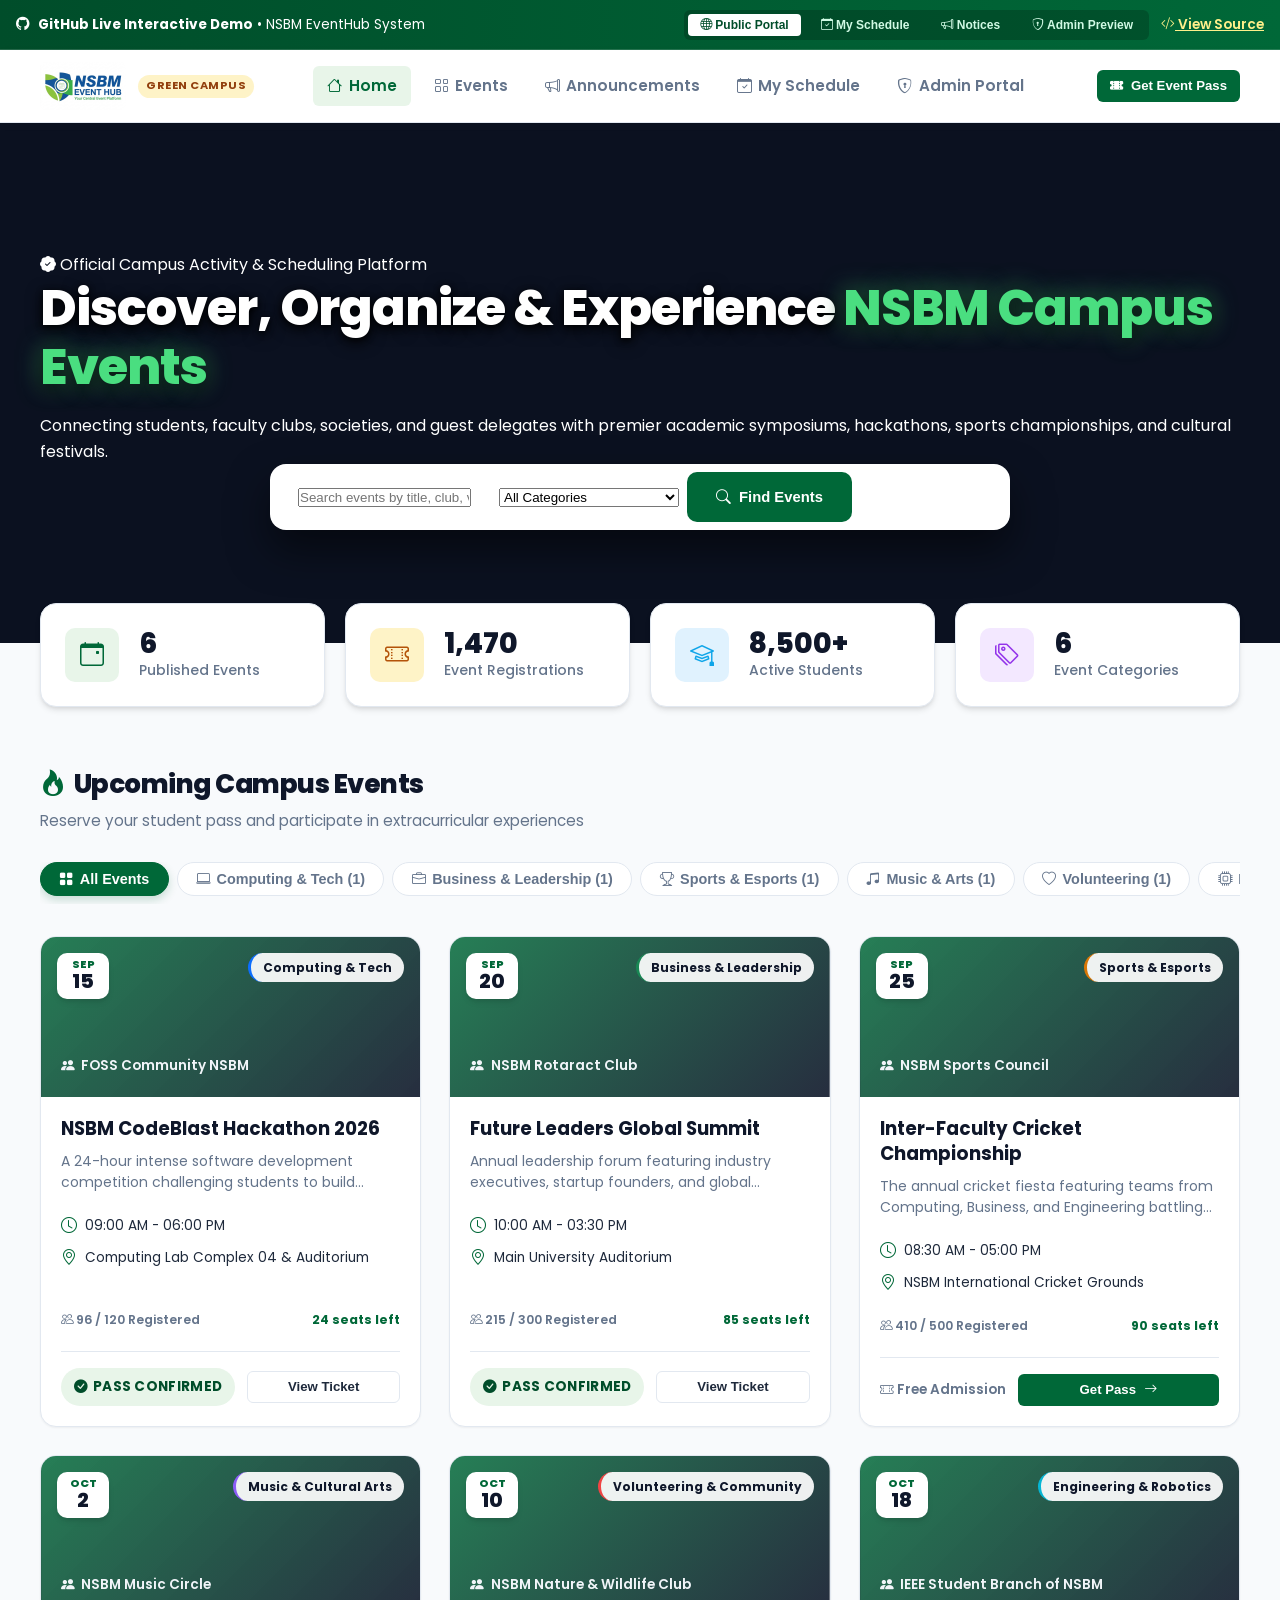
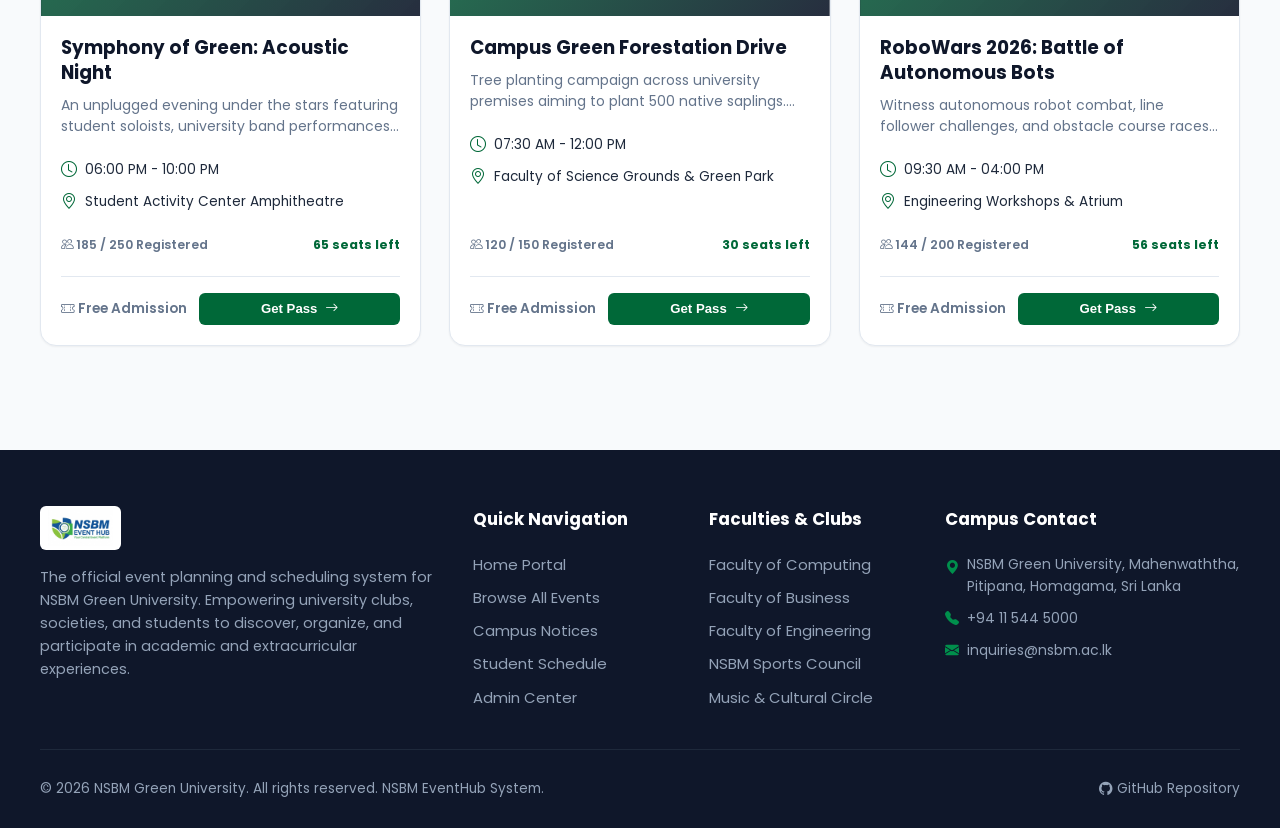
==== commit c8b7e39c: "Integrate official NSBM EventHub logo across navbar, footer, auth headers and favicon" ====
--- a/index.html
+++ b/index.html
@@ -5,6 +5,7 @@
     <meta name="viewport" content="width=device-width, initial-scale=1.0">
     <title>NSBM EventHub – University Event Planning & Scheduling System</title>
     <meta name="description" content="Official Event Planning and Scheduling System for NSBM Green University. Discover campus events, manage schedules, and register for university activities.">
+    <link rel="icon" type="image/jpeg" href="assets/images/logo.jpeg">
     <link rel="preconnect" href="https://fonts.googleapis.com">
     <link rel="preconnect" href="https://fonts.gstatic.com" crossorigin>
     <link href="https://fonts.googleapis.com/css2?family=Poppins:wght@300;400;500;600;700;800&display=swap" rel="stylesheet">
@@ -139,10 +140,7 @@
     <header class="navbar">
         <div class="container navbar-container">
             <a href="#" onclick="switchView('public')" class="navbar-brand">
-                <div class="brand-icon">
-                    <i class="bi bi-calendar-event"></i>
-                </div>
-                <span>NSBM <span style="color: var(--primary);">EventHub</span></span>
+                <img src="assets/images/logo.jpeg" alt="NSBM EventHub Logo" class="brand-logo-img">
                 <span class="brand-badge">Green Campus</span>
             </a>
 
@@ -521,10 +519,7 @@
             <div class="footer-grid">
                 <div>
                     <div class="navbar-brand" style="color: #ffffff; margin-bottom: 1rem;">
-                        <div class="brand-icon">
-                            <i class="bi bi-calendar-event"></i>
-                        </div>
-                        <span>NSBM <span style="color: #4ade80;">EventHub</span></span>
+                        <img src="assets/images/logo.jpeg" alt="NSBM EventHub Logo" style="height: 44px; width: auto; object-fit: contain; background: #ffffff; padding: 4px 8px; border-radius: var(--radius-sm); display: inline-block;">
                     </div>
                     <p style="font-size: 0.9rem; line-height: 1.6; margin-bottom: 1.25rem;">
                         The official event planning and scheduling system for NSBM Green University. Empowering university clubs, societies, and students to discover, organize, and participate in academic and extracurricular experiences.
--- a/assets/css/style.css
+++ b/assets/css/style.css
@@ -115,6 +115,21 @@
     box-shadow: 0 4px 10px rgba(0, 104, 56, 0.25);
 }
 
+.brand-logo-img {
+    height: 48px;
+    max-height: 48px;
+    width: auto;
+    object-fit: contain;
+    border-radius: var(--radius-sm);
+    display: inline-block;
+    vertical-align: middle;
+    transition: transform 0.2s ease;
+}
+
+.brand-logo-img:hover {
+    transform: scale(1.02);
+}
+
 .brand-badge {
     font-size: 0.7rem;
     background: var(--accent-subtle);
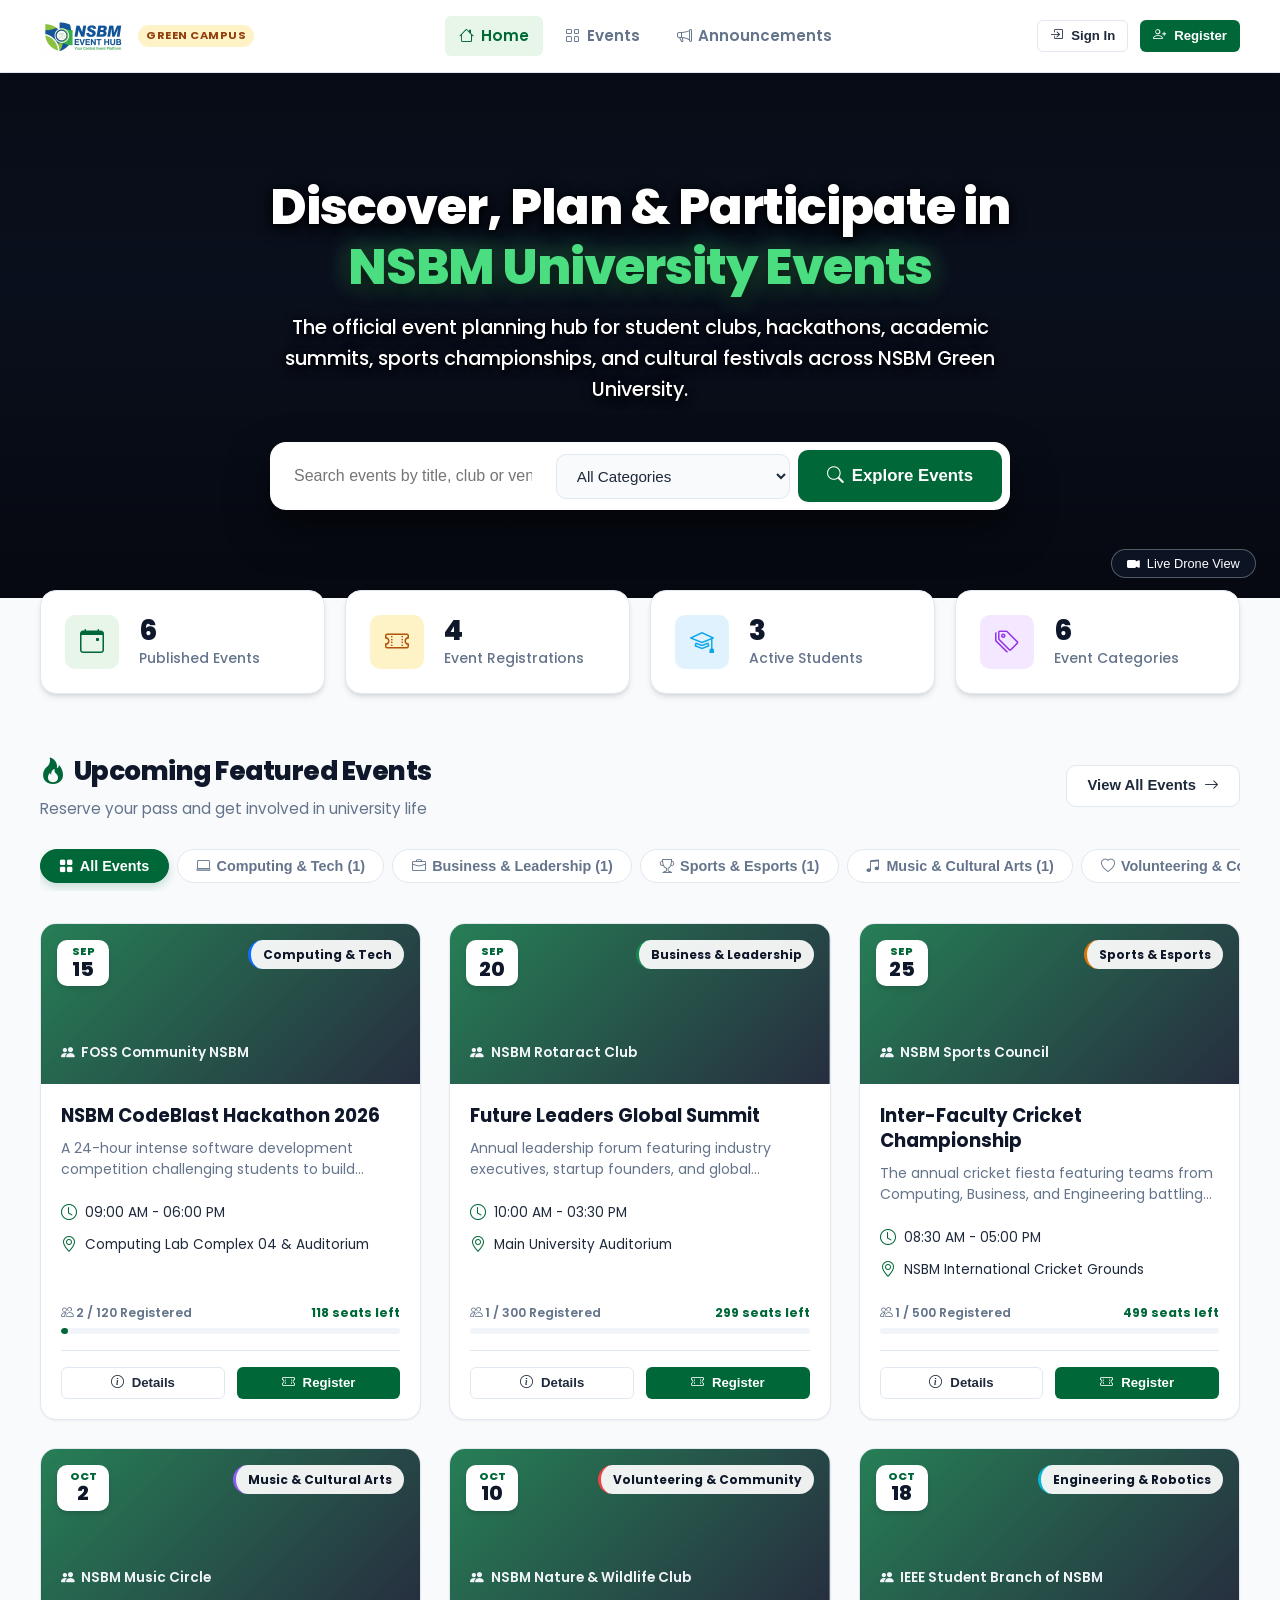
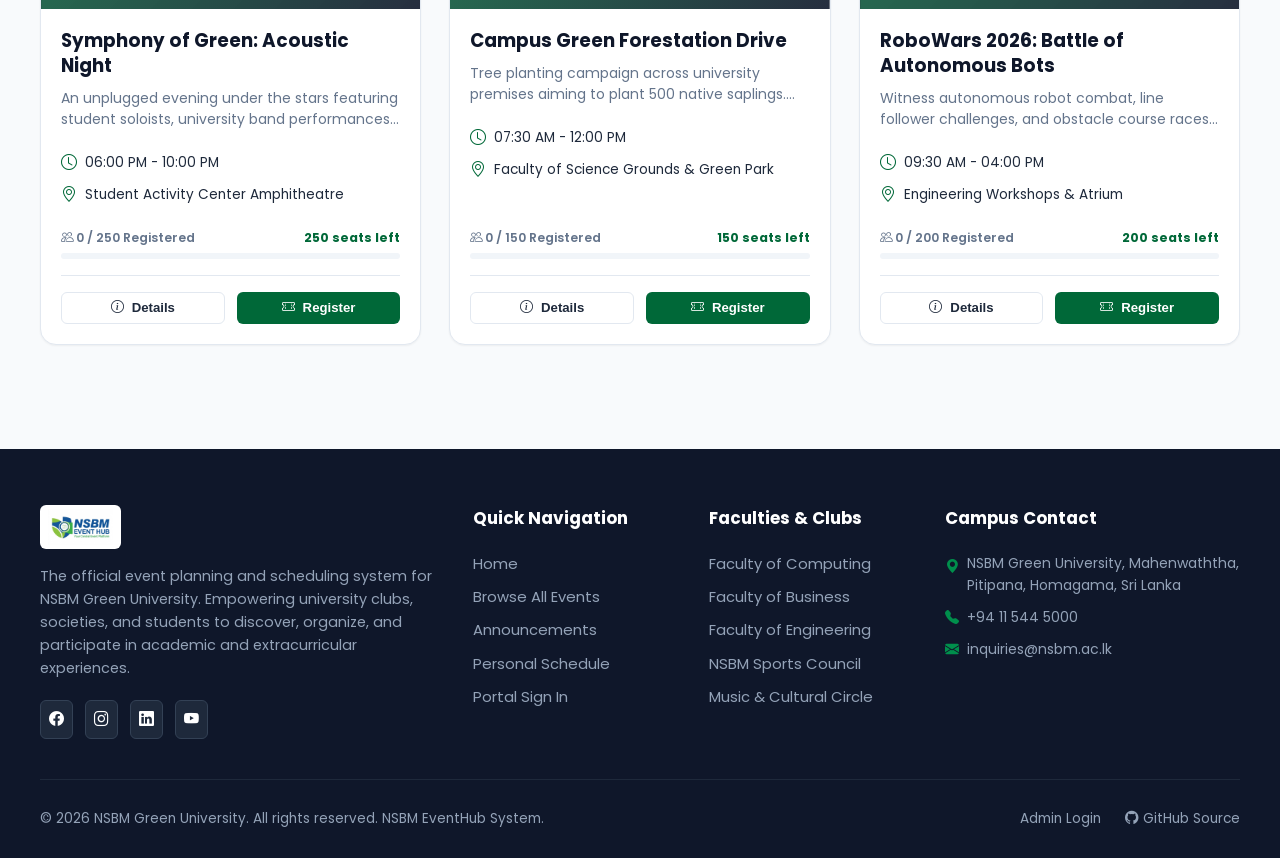
==== commit 3e5d96ef: "Align index.html design and role-based access control 100% with PHP test environment" ====
--- a/index.html
+++ b/index.html
@@ -3,7 +3,7 @@
 <head>
     <meta charset="UTF-8">
     <meta name="viewport" content="width=device-width, initial-scale=1.0">
-    <title>NSBM EventHub – University Event Planning & Scheduling System</title>
+    <title>Home - University Event Planning & Scheduling | NSBM EventHub</title>
     <meta name="description" content="Official Event Planning and Scheduling System for NSBM Green University. Discover campus events, manage schedules, and register for university activities.">
     <link rel="icon" type="image/jpeg" href="assets/images/logo.jpeg">
     <link rel="preconnect" href="https://fonts.googleapis.com">
@@ -12,45 +12,6 @@
     <link rel="stylesheet" href="https://cdn.jsdelivr.net/npm/bootstrap-icons@1.11.3/font/bootstrap-icons.min.css">
     <link rel="stylesheet" href="assets/css/style.css">
     <style>
-        .demo-bar {
-            background: linear-gradient(90deg, #004d2a, #006838);
-            color: #ffffff;
-            padding: 0.6rem 1rem;
-            font-size: 0.85rem;
-            display: flex;
-            justify-content: space-between;
-            align-items: center;
-            flex-wrap: wrap;
-            gap: 0.5rem;
-            border-bottom: 1px solid rgba(255,255,255,0.15);
-        }
-        .demo-bar a {
-            color: #fef08a;
-            font-weight: 600;
-            text-decoration: underline;
-        }
-        .demo-tabs {
-            display: flex;
-            gap: 0.5rem;
-            background: rgba(0,0,0,0.2);
-            padding: 0.25rem;
-            border-radius: 6px;
-        }
-        .demo-tab-btn {
-            background: transparent;
-            border: none;
-            color: #d1fae5;
-            padding: 0.25rem 0.75rem;
-            border-radius: 4px;
-            font-size: 0.75rem;
-            font-weight: 600;
-            cursor: pointer;
-            transition: all 0.2s ease;
-        }
-        .demo-tab-btn.active, .demo-tab-btn:hover {
-            background: #ffffff;
-            color: #004d2a;
-        }
         .view-section {
             display: none;
         }
@@ -74,7 +35,7 @@
         .modal-dialog {
             background: #ffffff;
             border-radius: var(--radius-lg);
-            max-width: 620px;
+            max-width: 580px;
             width: 100%;
             max-height: 90vh;
             overflow-y: auto;
@@ -115,31 +76,30 @@
             padding: 1.5rem;
             margin-top: 1rem;
         }
+        .flash-toast {
+            position: fixed;
+            top: 85px;
+            right: 20px;
+            z-index: 3000;
+            min-width: 300px;
+            max-width: 420px;
+            box-shadow: var(--shadow-lg);
+            animation: slideInRight 0.3s ease;
+        }
+        @keyframes slideInRight {
+            from { opacity: 0; transform: translateX(50px); }
+            to { opacity: 1; transform: translateX(0); }
+        }
     </style>
 </head>
 <body>
 
-    <!-- GitHub Pages / Live Demo Notice Bar -->
-    <div class="demo-bar">
-        <div style="display: flex; align-items: center; gap: 0.5rem;">
-            <i class="bi bi-github"></i>
-            <span><strong>GitHub Live Interactive Demo</strong> &bull; NSBM EventHub System</span>
-        </div>
-        <div style="display: flex; align-items: center; gap: 0.75rem;">
-            <div class="demo-tabs">
-                <button class="demo-tab-btn active" onclick="switchView('public')"><i class="bi bi-globe"></i> Public Portal</button>
-                <button class="demo-tab-btn" onclick="switchView('schedule')"><i class="bi bi-calendar-check"></i> My Schedule</button>
-                <button class="demo-tab-btn" onclick="switchView('announcements')"><i class="bi bi-megaphone"></i> Notices</button>
-                <button class="demo-tab-btn" onclick="switchView('admin')"><i class="bi bi-shield-lock"></i> Admin Preview</button>
-            </div>
-            <a href="https://github.com/sanuthwimalawardenait-pixel/NSBM_event_hub" target="_blank"><i class="bi bi-code-slash"></i> View Source</a>
-        </div>
-    </div>
+    <div id="flashToastContainer"></div>
 
     <!-- Navigation Header -->
     <header class="navbar">
         <div class="container navbar-container">
-            <a href="#" onclick="switchView('public')" class="navbar-brand">
+            <a href="javascript:void(0)" onclick="navigateTo('home')" class="navbar-brand">
                 <img src="assets/images/logo.jpeg" alt="NSBM EventHub Logo" class="brand-logo-img">
                 <span class="brand-badge">Green Campus</span>
             </a>
@@ -150,102 +110,99 @@
 
             <ul class="nav-menu" id="navbarMenu">
                 <li>
-                    <a href="#" onclick="switchView('public')" class="nav-link active" id="navPublic">
+                    <a href="javascript:void(0)" onclick="navigateTo('home')" class="nav-link active" id="navHome">
                         <i class="bi bi-house"></i> Home
                     </a>
                 </li>
                 <li>
-                    <a href="#" onclick="switchView('public')" class="nav-link" id="navEvents">
+                    <a href="javascript:void(0)" onclick="navigateTo('events')" class="nav-link" id="navEvents">
                         <i class="bi bi-grid"></i> Events
                     </a>
                 </li>
                 <li>
-                    <a href="#" onclick="switchView('announcements')" class="nav-link" id="navAnnouncements">
+                    <a href="javascript:void(0)" onclick="navigateTo('announcements')" class="nav-link" id="navAnnouncements">
                         <i class="bi bi-megaphone"></i> Announcements
                     </a>
                 </li>
-                <li>
-                    <a href="#" onclick="switchView('schedule')" class="nav-link" id="navSchedule">
+                <li id="navScheduleLi" style="display: none;">
+                    <a href="javascript:void(0)" onclick="navigateTo('schedule')" class="nav-link" id="navSchedule">
                         <i class="bi bi-calendar-check"></i> My Schedule
                     </a>
                 </li>
-                <li>
-                    <a href="#" onclick="switchView('admin')" class="nav-link" id="navAdmin">
-                        <i class="bi bi-shield-lock"></i> Admin Portal
+                <li id="navAdminLi" style="display: none;">
+                    <a href="javascript:void(0)" onclick="navigateTo('admin')" class="nav-link" id="navAdmin">
+                        <i class="bi bi-speedometer2"></i> Admin Panel
                     </a>
                 </li>
             </ul>
 
-            <div class="nav-actions">
-                <button onclick="openRegisterModal()" class="btn btn-primary btn-sm">
-                    <i class="bi bi-ticket-perforated-fill"></i> Get Event Pass
-                </button>
+            <div class="nav-actions" id="navActions">
+                <!-- Injected based on active Role -->
             </div>
         </div>
     </header>
 
     <main class="main-content">
         
-        <!-- PUBLIC PORTAL VIEW -->
-        <div id="view-public" class="view-section active">
-            <!-- Hero Section -->
+        <!-- ================= HOME VIEW ================= -->
+        <div id="view-home" class="view-section active">
+            <!-- Hero Section with Drone Video -->
             <section class="hero-section">
-                <div class="container hero-container">
-                    <div class="hero-badge">
-                        <i class="bi bi-patch-check-fill"></i> Official Campus Activity & Scheduling Platform
-                    </div>
-                    <h1 class="hero-title">
-                        Discover, Organize & Experience <span>NSBM Campus Events</span>
-                    </h1>
-                    <p class="hero-description">
-                        Connecting students, faculty clubs, societies, and guest delegates with premier academic symposiums, hackathons, sports championships, and cultural festivals.
-                    </p>
-
-                    <div class="hero-search-box">
-                        <div class="search-input-group">
-                            <i class="bi bi-search"></i>
-                            <input type="text" id="demoSearchInput" class="search-input" placeholder="Search events by title, club, venue or keyword...">
-                        </div>
-                        <div class="search-input-group">
-                            <i class="bi bi-filter-circle"></i>
-                            <select id="demoCategorySelect" class="search-select">
-                                <option value="all">All Categories</option>
-                                <option value="1">Computing & Tech</option>
-                                <option value="2">Business & Leadership</option>
-                                <option value="3">Sports & Esports</option>
-                                <option value="4">Music & Cultural Arts</option>
-                                <option value="5">Volunteering & Community</option>
-                                <option value="6">Engineering & Robotics</option>
-                            </select>
-                        </div>
-                        <button type="button" onclick="runFilter()" class="btn btn-primary" style="padding: 0.85rem 1.75rem;">
-                            <i class="bi bi-search"></i> Find Events
+                <div class="hero-video-wrapper">
+                    <video class="hero-video-bg" id="heroDroneVideo" autoplay muted loop playsinline poster="https://upload.wikimedia.org/wikipedia/commons/8/83/NSBM_Green_University_aerial_view.jpg">
+                        <source src="https://assets.mixkit.co/videos/preview/mixkit-drone-view-of-a-modern-university-campus-41527-large.mp4" type="video/mp4">
+                        <source src="https://assets.mixkit.co/videos/preview/mixkit-aerial-view-of-a-green-campus-and-buildings-41529-large.mp4" type="video/mp4">
+                    </video>
+                    <div class="hero-overlay"></div>
+                </div>
+
+                <button type="button" class="hero-video-toggle" id="heroVideoToggle" title="Toggle Drone Camera">
+                    <i class="bi bi-camera-video-fill"></i> <span>Live Drone View</span>
+                </button>
+
+                <div class="container hero-content">
+                    <h1 class="hero-title">Discover, Plan & Participate in <span>NSBM University Events</span></h1>
+                    <p class="hero-subtitle">The official event planning hub for student clubs, hackathons, academic summits, sports championships, and cultural festivals across NSBM Green University.</p>
+                    
+                    <form onsubmit="event.preventDefault(); handleHeroSearch();" class="hero-search-box">
+                        <input type="text" id="heroSearchInput" class="hero-search-input" placeholder="Search events by title, club or venue...">
+                        <select id="heroCategorySelect" class="hero-search-select">
+                            <option value="all">All Categories</option>
+                            <option value="1">Computing & Tech</option>
+                            <option value="2">Business & Leadership</option>
+                            <option value="3">Sports & Esports</option>
+                            <option value="4">Music & Cultural Arts</option>
+                            <option value="5">Volunteering & Community</option>
+                            <option value="6">Engineering & Robotics</option>
+                        </select>
+                        <button type="submit" class="btn btn-primary btn-lg">
+                            <i class="bi bi-search"></i> Explore Events
                         </button>
-                    </div>
+                    </form>
                 </div>
             </section>
 
-            <div class="container">
-                <!-- Stats Overview -->
+            <div class="container" style="padding-top: 2rem;">
+                <!-- Stats Overview matching database -->
                 <div class="stats-grid">
                     <div class="stat-card">
                         <div class="stat-icon green"><i class="bi bi-calendar-event"></i></div>
                         <div>
-                            <div class="stat-number">6</div>
+                            <div class="stat-number" id="homeStatEvents">6</div>
                             <div class="stat-label">Published Events</div>
                         </div>
                     </div>
                     <div class="stat-card">
                         <div class="stat-icon gold"><i class="bi bi-ticket-perforated"></i></div>
                         <div>
-                            <div class="stat-number">1,470</div>
+                            <div class="stat-number" id="homeStatRegs">4</div>
                             <div class="stat-label">Event Registrations</div>
                         </div>
                     </div>
                     <div class="stat-card">
                         <div class="stat-icon blue"><i class="bi bi-mortarboard"></i></div>
                         <div>
-                            <div class="stat-number">8,500+</div>
+                            <div class="stat-number">3</div>
                             <div class="stat-label">Active Students</div>
                         </div>
                     </div>
@@ -261,12 +218,15 @@
                 <!-- Featured Section Header -->
                 <div class="section-header">
                     <div>
-                        <h2 class="section-title"><i class="bi bi-fire"></i> Upcoming Campus Events</h2>
-                        <p class="section-subtitle">Reserve your student pass and participate in extracurricular experiences</p>
-                    </div>
-                </div>
-
-                <!-- Category Pills Filter -->
+                        <h2 class="section-title"><i class="bi bi-fire"></i> Upcoming Featured Events</h2>
+                        <p class="section-subtitle">Reserve your pass and get involved in university life</p>
+                    </div>
+                    <button onclick="navigateTo('events')" class="btn btn-secondary">
+                        View All Events <i class="bi bi-arrow-right"></i>
+                    </button>
+                </div>
+
+                <!-- Category Filter Bar -->
                 <div class="category-filter-bar">
                     <button class="category-pill active" onclick="setCategoryFilter('all', this)">
                         <i class="bi bi-grid-fill"></i> All Events
@@ -281,43 +241,73 @@
                         <i class="bi bi-trophy"></i> Sports & Esports (1)
                     </button>
                     <button class="category-pill" onclick="setCategoryFilter('4', this)">
-                        <i class="bi bi-music-note-beamed"></i> Music & Arts (1)
+                        <i class="bi bi-music-note-beamed"></i> Music & Cultural Arts (1)
                     </button>
                     <button class="category-pill" onclick="setCategoryFilter('5', this)">
-                        <i class="bi bi-heart"></i> Volunteering (1)
+                        <i class="bi bi-heart"></i> Volunteering & Community (1)
                     </button>
                     <button class="category-pill" onclick="setCategoryFilter('6', this)">
-                        <i class="bi bi-cpu"></i> Engineering (1)
+                        <i class="bi bi-cpu"></i> Engineering & Robotics (1)
                     </button>
                 </div>
 
-                <!-- Event Cards Grid -->
-                <div class="events-grid" id="eventsGridContainer">
-                    <!-- Events will be rendered dynamically -->
+                <!-- Events Grid -->
+                <div class="events-grid" id="homeEventsGrid">
+                    <!-- Injected dynamically -->
                 </div>
             </div>
         </div>
 
-        <!-- MY SCHEDULE VIEW -->
-        <div id="view-schedule" class="view-section">
+        <!-- ================= EVENTS DIRECTORY VIEW ================= -->
+        <div id="view-events" class="view-section">
             <div class="container" style="padding-top: 2rem;">
                 <div class="section-header">
                     <div>
-                        <h1 class="section-title"><i class="bi bi-calendar-check"></i> My Personal Event Schedule</h1>
-                        <p class="section-subtitle">Track confirmed event registrations, access digital e-tickets, and manage attendance</p>
-                    </div>
-                    <button onclick="switchView('public')" class="btn btn-secondary">
-                        <i class="bi bi-plus-circle"></i> Browse More Events
-                    </button>
-                </div>
-
-                <div id="scheduleContainer" style="display: flex; flex-direction: column; gap: 1.25rem;">
-                    <!-- Registered events timeline rendered here -->
+                        <h1 class="section-title"><i class="bi bi-calendar3"></i> University Events Directory</h1>
+                        <p class="section-subtitle">Discover and register for campus activities, club workshops, competitions, and conferences</p>
+                    </div>
+                </div>
+
+                <div class="card" style="margin-bottom: 2rem;">
+                    <div class="card-body">
+                        <div style="display: flex; gap: 1rem; flex-wrap: wrap; align-items: flex-end;">
+                            <div style="flex: 2; min-width: 220px;">
+                                <label class="form-label"><i class="bi bi-search"></i> Keyword Search</label>
+                                <input type="text" id="eventsSearchInput" class="form-control" placeholder="Search event title, club name, or venue...">
+                            </div>
+
+                            <div style="flex: 1; min-width: 180px;">
+                                <label class="form-label"><i class="bi bi-tags"></i> Category</label>
+                                <select id="eventsCategorySelect" class="form-control">
+                                    <option value="all">All Categories</option>
+                                    <option value="1">Computing & Tech</option>
+                                    <option value="2">Business & Leadership</option>
+                                    <option value="3">Sports & Esports</option>
+                                    <option value="4">Music & Cultural Arts</option>
+                                    <option value="5">Volunteering & Community</option>
+                                    <option value="6">Engineering & Robotics</option>
+                                </select>
+                            </div>
+
+                            <div style="display: flex; gap: 0.5rem;">
+                                <button type="button" onclick="runEventsFilter()" class="btn btn-primary">
+                                    <i class="bi bi-filter"></i> Apply Filter
+                                </button>
+                                <button type="button" onclick="resetEventsFilter()" class="btn btn-secondary" title="Reset Filters">
+                                    <i class="bi bi-arrow-counterclockwise"></i> Reset
+                                </button>
+                            </div>
+                        </div>
+                    </div>
+                </div>
+
+                <div class="events-grid" id="directoryEventsGrid">
+                    <!-- Events rendered here -->
                 </div>
             </div>
         </div>
 
-        <!-- ANNOUNCEMENTS VIEW -->
+        <!-- ================= ANNOUNCEMENTS VIEW ================= -->
         <div id="view-announcements" class="view-section">
             <div class="container" style="padding-top: 2rem;">
                 <div class="section-header">
@@ -382,16 +372,35 @@
             </div>
         </div>
 
-        <!-- ADMIN PREVIEW VIEW -->
+        <!-- ================= STUDENT SCHEDULE VIEW ================= -->
+        <div id="view-schedule" class="view-section">
+            <div class="container" style="padding-top: 2rem;">
+                <div class="section-header">
+                    <div>
+                        <h1 class="section-title"><i class="bi bi-calendar-check"></i> My Personal Event Schedule</h1>
+                        <p class="section-subtitle">Track confirmed event registrations, access digital e-tickets, and manage attendance</p>
+                    </div>
+                    <button onclick="navigateTo('events')" class="btn btn-secondary">
+                        <i class="bi bi-plus-circle"></i> Browse More Events
+                    </button>
+                </div>
+
+                <div id="scheduleTimelineContainer" style="display: flex; flex-direction: column; gap: 1.25rem;">
+                    <!-- Schedule rendered here -->
+                </div>
+            </div>
+        </div>
+
+        <!-- ================= ADMIN CONTROL PANEL VIEW ================= -->
         <div id="view-admin" class="view-section">
             <div class="container" style="padding-top: 2rem;">
                 <div class="section-header">
                     <div>
-                        <h1 class="section-title"><i class="bi bi-shield-lock-fill" style="color: var(--danger);"></i> Admin Control Center (Interactive Simulation)</h1>
-                        <p class="section-subtitle">Real-time event administration, category moderation, participant rosters, and broadcast control</p>
+                        <h1 class="section-title"><i class="bi bi-shield-lock-fill" style="color: var(--danger);"></i> Administrator Dashboard</h1>
+                        <p class="section-subtitle">Manage campus events, category taxonomies, participant rosters, and campus broadcast notices</p>
                     </div>
                     <button onclick="openCreateEventModal()" class="btn btn-primary">
-                        <i class="bi bi-plus-lg"></i> Create New Event
+                        <i class="bi bi-plus-lg"></i> Add New Event
                     </button>
                 </div>
 
@@ -399,14 +408,14 @@
                     <div class="stat-card">
                         <div class="stat-icon green"><i class="bi bi-calendar-check"></i></div>
                         <div>
-                            <div class="stat-number" id="adminTotalEvents">6</div>
+                            <div class="stat-number" id="adminEventsCount">6</div>
                             <div class="stat-label">Total Events</div>
                         </div>
                     </div>
                     <div class="stat-card">
                         <div class="stat-icon gold"><i class="bi bi-people"></i></div>
                         <div>
-                            <div class="stat-number" id="adminTotalRegs">1,470</div>
+                            <div class="stat-number" id="adminRegsCount">4</div>
                             <div class="stat-label">Registrations</div>
                         </div>
                     </div>
@@ -426,38 +435,136 @@
                     </div>
                 </div>
 
-                <div class="table-responsive" style="margin-top: 1.5rem;">
-                    <table class="table">
-                        <thead>
-                            <tr>
-                                <th>Event Title & Details</th>
-                                <th>Organizing Club</th>
-                                <th>Schedule & Venue</th>
-                                <th>Capacity</th>
-                                <th>Status</th>
-                                <th style="text-align: right;">Quick Actions</th>
-                            </tr>
-                        </thead>
-                        <tbody id="adminEventsTableBody">
-                            <!-- Admin rows rendered via JS -->
-                        </tbody>
-                    </table>
+                <div class="card" style="margin-top: 1.5rem;">
+                    <div class="card-header" style="display: flex; justify-content: space-between; align-items: center;">
+                        <h3 class="card-title"><i class="bi bi-calendar-event"></i> Manage Campus Events</h3>
+                    </div>
+                    <div class="table-responsive">
+                        <table class="table">
+                            <thead>
+                                <tr>
+                                    <th>Event Title & Category</th>
+                                    <th>Organizing Club</th>
+                                    <th>Date & Venue</th>
+                                    <th>Capacity</th>
+                                    <th>Status</th>
+                                    <th style="text-align: right;">Actions</th>
+                                </tr>
+                            </thead>
+                            <tbody id="adminEventsTableBody">
+                                <!-- Admin rows rendered via JS -->
+                            </tbody>
+                        </table>
+                    </div>
                 </div>
             </div>
         </div>
+
     </main>
 
-    <!-- EVENT DETAILS & REGISTRATION MODAL -->
+    <!-- SIGN IN MODAL -->
+    <div class="modal-backdrop" id="loginModal">
+        <div class="modal-dialog">
+            <button class="modal-close" onclick="closeModal('loginModal')">&times;</button>
+            <div class="auth-header" style="text-align: center; margin-bottom: 1.5rem;">
+                <div class="auth-logo" style="margin-bottom: 0.75rem;">
+                    <img src="assets/images/logo.jpeg" alt="NSBM EventHub Logo" style="height: 60px; max-width: 100%; object-fit: contain; margin: 0 auto; display: block; border-radius: var(--radius-sm);">
+                </div>
+                <h2 class="auth-title" style="font-size: 1.4rem; font-weight: 700; color: var(--secondary);">Sign In to NSBM EventHub</h2>
+                <p class="auth-subtitle" style="color: var(--text-muted); font-size: 0.875rem;">Select demo credentials or enter your university email</p>
+            </div>
+
+            <div style="margin-bottom: 1.5rem; padding: 1rem; background-color: #f8fafc; border: 1px dashed var(--border-color); border-radius: var(--radius-md); font-size: 0.85rem;">
+                <div style="font-weight: 700; color: var(--secondary); margin-bottom: 0.5rem;">
+                    <i class="bi bi-key-fill" style="color: var(--primary);"></i> One-Click Demo Logins:
+                </div>
+                <div style="display: flex; gap: 0.5rem; flex-wrap: wrap;">
+                    <button type="button" onclick="loginAs('student')" class="btn btn-secondary btn-sm" style="flex: 1;">
+                        <i class="bi bi-person-fill"></i> Student (Kamal)
+                    </button>
+                    <button type="button" onclick="loginAs('admin')" class="btn btn-secondary btn-sm" style="flex: 1; border-color: var(--danger);">
+                        <i class="bi bi-shield-lock-fill" style="color: var(--danger);"></i> Admin Portal
+                    </button>
+                </div>
+            </div>
+
+            <form onsubmit="handleCustomLogin(event)">
+                <div class="form-group">
+                    <label class="form-label">University Email</label>
+                    <input type="email" id="loginEmail" class="form-control" placeholder="kamal.p@students.nsbm.ac.lk" required value="kamal.p@students.nsbm.ac.lk">
+                </div>
+                <div class="form-group">
+                    <label class="form-label">Password</label>
+                    <input type="password" id="loginPassword" class="form-control" placeholder="••••••••" required value="student123">
+                </div>
+                <button type="submit" class="btn btn-primary btn-lg" style="width: 100%; margin-top: 0.5rem;">
+                    <i class="bi bi-box-arrow-in-right"></i> Sign In to Account
+                </button>
+            </form>
+
+            <div style="margin-top: 1.25rem; text-align: center; font-size: 0.875rem; color: var(--text-muted);">
+                Don't have a student account? <a href="javascript:void(0)" onclick="closeModal('loginModal'); openRegisterModal();" style="color: var(--primary); font-weight: 600;">Register Here</a>
+            </div>
+        </div>
+    </div>
+
+    <!-- STUDENT REGISTER MODAL -->
+    <div class="modal-backdrop" id="registerModal">
+        <div class="modal-dialog">
+            <button class="modal-close" onclick="closeModal('registerModal')">&times;</button>
+            <div class="auth-header" style="text-align: center; margin-bottom: 1.25rem;">
+                <div class="auth-logo" style="margin-bottom: 0.5rem;">
+                    <img src="assets/images/logo.jpeg" alt="NSBM EventHub Logo" style="height: 54px; max-width: 100%; object-fit: contain; margin: 0 auto; display: block; border-radius: var(--radius-sm);">
+                </div>
+                <h2 class="auth-title" style="font-size: 1.4rem; font-weight: 700; color: var(--secondary);">Create Student Account</h2>
+                <p class="auth-subtitle" style="color: var(--text-muted); font-size: 0.85rem;">Register with your NSBM credentials to join university events</p>
+            </div>
+
+            <form onsubmit="handleStudentRegister(event)">
+                <div class="form-group">
+                    <label class="form-label">Full Name *</label>
+                    <input type="text" id="regFullName" class="form-control" placeholder="e.g. Nethmi Senanayake" required>
+                </div>
+                <div class="form-row">
+                    <div class="form-group">
+                        <label class="form-label">Student ID / Batch *</label>
+                        <input type="text" id="regStudentId" class="form-control" placeholder="NSBM-2024-0550" required>
+                    </div>
+                    <div class="form-group">
+                        <label class="form-label">Faculty *</label>
+                        <select id="regFaculty" class="form-control" required>
+                            <option value="Faculty of Computing">Faculty of Computing</option>
+                            <option value="Faculty of Business">Faculty of Business</option>
+                            <option value="Faculty of Engineering">Faculty of Engineering</option>
+                        </select>
+                    </div>
+                </div>
+                <div class="form-group">
+                    <label class="form-label">University Email *</label>
+                    <input type="email" id="regEmail" class="form-control" placeholder="nethmi.s@students.nsbm.ac.lk" required>
+                </div>
+                <div class="form-group">
+                    <label class="form-label">Password *</label>
+                    <input type="password" id="regPass" class="form-control" placeholder="••••••••" required>
+                </div>
+                <button type="submit" class="btn btn-primary btn-lg" style="width: 100%;">
+                    <i class="bi bi-person-check-fill"></i> Complete Registration
+                </button>
+            </form>
+        </div>
+    </div>
+
+    <!-- EVENT DETAILS & PASS REGISTRATION MODAL -->
     <div class="modal-backdrop" id="eventModal">
         <div class="modal-dialog">
             <button class="modal-close" onclick="closeModal('eventModal')">&times;</button>
             <div id="modalEventContent">
-                <!-- Injected via JS -->
+                <!-- Injected based on Event & Role state -->
             </div>
         </div>
     </div>
 
-    <!-- CREATE EVENT MODAL (ADMIN) -->
+    <!-- CREATE EVENT MODAL (ADMIN ONLY) -->
     <div class="modal-backdrop" id="createEventModal">
         <div class="modal-dialog">
             <button class="modal-close" onclick="closeModal('createEventModal')">&times;</button>
@@ -491,7 +598,7 @@
                 <div class="form-row">
                     <div class="form-group">
                         <label class="form-label">Date</label>
-                        <input type="date" id="newEventDate" class="form-control" value="2026-11-05" required>
+                        <input type="date" id="newEventDate" class="form-control" value="2026-11-15" required>
                     </div>
                     <div class="form-group">
                         <label class="form-label">Capacity (Max Seats)</label>
@@ -513,7 +620,7 @@
         </div>
     </div>
 
-    <!-- Footer -->
+    <!-- Global Footer -->
     <footer class="footer">
         <div class="container">
             <div class="footer-grid">
@@ -524,27 +631,33 @@
                     <p style="font-size: 0.9rem; line-height: 1.6; margin-bottom: 1.25rem;">
                         The official event planning and scheduling system for NSBM Green University. Empowering university clubs, societies, and students to discover, organize, and participate in academic and extracurricular experiences.
                     </p>
+                    <div style="display: flex; gap: 0.75rem;">
+                        <a href="https://facebook.com" target="_blank" class="btn btn-secondary btn-icon" style="background: #1e293b; color: #fff; border-color: #334155;"><i class="bi bi-facebook"></i></a>
+                        <a href="https://instagram.com" target="_blank" class="btn btn-secondary btn-icon" style="background: #1e293b; color: #fff; border-color: #334155;"><i class="bi bi-instagram"></i></a>
+                        <a href="https://linkedin.com" target="_blank" class="btn btn-secondary btn-icon" style="background: #1e293b; color: #fff; border-color: #334155;"><i class="bi bi-linkedin"></i></a>
+                        <a href="https://youtube.com" target="_blank" class="btn btn-secondary btn-icon" style="background: #1e293b; color: #fff; border-color: #334155;"><i class="bi bi-youtube"></i></a>
+                    </div>
                 </div>
 
                 <div>
                     <h4 class="footer-title">Quick Navigation</h4>
                     <ul class="footer-links">
-                        <li><a href="#" onclick="switchView('public')">Home Portal</a></li>
-                        <li><a href="#" onclick="switchView('public')">Browse All Events</a></li>
-                        <li><a href="#" onclick="switchView('announcements')">Campus Notices</a></li>
-                        <li><a href="#" onclick="switchView('schedule')">Student Schedule</a></li>
-                        <li><a href="#" onclick="switchView('admin')">Admin Center</a></li>
+                        <li><a href="javascript:void(0)" onclick="navigateTo('home')">Home</a></li>
+                        <li><a href="javascript:void(0)" onclick="navigateTo('events')">Browse All Events</a></li>
+                        <li><a href="javascript:void(0)" onclick="navigateTo('announcements')">Announcements</a></li>
+                        <li><a href="javascript:void(0)" onclick="navigateTo('schedule')">Personal Schedule</a></li>
+                        <li><a href="javascript:void(0)" onclick="openLoginModal()">Portal Sign In</a></li>
                     </ul>
                 </div>
 
                 <div>
                     <h4 class="footer-title">Faculties & Clubs</h4>
                     <ul class="footer-links">
-                        <li><a href="#" onclick="setCategoryFilter('1', null); switchView('public');">Faculty of Computing</a></li>
-                        <li><a href="#" onclick="setCategoryFilter('2', null); switchView('public');">Faculty of Business</a></li>
-                        <li><a href="#" onclick="setCategoryFilter('6', null); switchView('public');">Faculty of Engineering</a></li>
-                        <li><a href="#" onclick="setCategoryFilter('3', null); switchView('public');">NSBM Sports Council</a></li>
-                        <li><a href="#" onclick="setCategoryFilter('4', null); switchView('public');">Music & Cultural Circle</a></li>
+                        <li><a href="javascript:void(0)" onclick="setCategoryFilter('1', null); navigateTo('events');">Faculty of Computing</a></li>
+                        <li><a href="javascript:void(0)" onclick="setCategoryFilter('2', null); navigateTo('events');">Faculty of Business</a></li>
+                        <li><a href="javascript:void(0)" onclick="setCategoryFilter('6', null); navigateTo('events');">Faculty of Engineering</a></li>
+                        <li><a href="javascript:void(0)" onclick="setCategoryFilter('3', null); navigateTo('events');">NSBM Sports Council</a></li>
+                        <li><a href="javascript:void(0)" onclick="setCategoryFilter('4', null); navigateTo('events');">Music & Cultural Circle</a></li>
                     </ul>
                 </div>
 
@@ -572,15 +685,17 @@
                     &copy; 2026 NSBM Green University. All rights reserved. NSBM EventHub System.
                 </div>
                 <div style="display: flex; gap: 1.5rem;">
-                    <a href="https://github.com/sanuthwimalawardenait-pixel/NSBM_event_hub" target="_blank" style="color: #94a3b8;"><i class="bi bi-github"></i> GitHub Repository</a>
+                    <a href="javascript:void(0)" onclick="loginAs('admin')" style="color: #94a3b8;">Admin Login</a>
+                    <a href="https://github.com/sanuthwimalawardenait-pixel/NSBM_event_hub" target="_blank" style="color: #94a3b8;"><i class="bi bi-github"></i> GitHub Source</a>
                 </div>
             </div>
         </div>
     </footer>
 
-    <!-- Interactive Simulator JS -->
+    <!-- Role-Based State Machine & Application Logic -->
     <script>
-        const initialEvents = [
+        // Database events state matching MySQL seed data
+        const databaseEvents = [
             {
                 id: 1,
                 categoryId: "1",
@@ -594,9 +709,11 @@
                 startTime: "09:00 AM",
                 endTime: "06:00 PM",
                 capacity: 120,
-                registered: 96,
-                isRegistered: true,
-                ticketCode: "NSBM-E1-U101-8F32"
+                registered: 2, // Kamal & Nipuna
+                registrations: [
+                    { userId: 2, userName: "Kamal Perera", ticketCode: "TKT-CB26-0129-8812", specialReqs: "Vegetarian meal requested" },
+                    { userId: 4, userName: "Nipuna Jayawardena", ticketCode: "TKT-CB26-0891-7734", specialReqs: "Need access for laptop charger" }
+                ]
             },
             {
                 id: 2,
@@ -611,9 +728,10 @@
                 startTime: "10:00 AM",
                 endTime: "03:30 PM",
                 capacity: 300,
-                registered: 215,
-                isRegistered: true,
-                ticketCode: "NSBM-E2-U101-44B1"
+                registered: 1, // Kamal
+                registrations: [
+                    { userId: 2, userName: "Kamal Perera", ticketCode: "TKT-FL26-0129-9943", specialReqs: "None" }
+                ]
             },
             {
                 id: 3,
@@ -628,9 +746,10 @@
                 startTime: "08:30 AM",
                 endTime: "05:00 PM",
                 capacity: 500,
-                registered: 410,
-                isRegistered: false,
-                ticketCode: null
+                registered: 1, // Sanduni
+                registrations: [
+                    { userId: 3, userName: "Sanduni Silva", ticketCode: "TKT-CC26-0458-1205", specialReqs: "Cheering squad coordinator" }
+                ]
             },
             {
                 id: 4,
@@ -645,9 +764,8 @@
                 startTime: "06:00 PM",
                 endTime: "10:00 PM",
                 capacity: 250,
-                registered: 185,
-                isRegistered: false,
-                ticketCode: null
+                registered: 0,
+                registrations: []
             },
             {
                 id: 5,
@@ -662,9 +780,8 @@
                 startTime: "07:30 AM",
                 endTime: "12:00 PM",
                 capacity: 150,
-                registered: 120,
-                isRegistered: false,
-                ticketCode: null
+                registered: 0,
+                registrations: []
             },
             {
                 id: 6,
@@ -679,20 +796,299 @@
                 startTime: "09:30 AM",
                 endTime: "04:00 PM",
                 capacity: 200,
-                registered: 144,
-                isRegistered: false,
-                ticketCode: null
+                registered: 0,
+                registrations: []
             }
         ];
 
-        let events = [...initialEvents];
+        let events = [...databaseEvents];
+        let currentUser = null; // null = Guest, { id: 2, name: 'Kamal Perera', role: 'student', studentId: 'NSBM-2024-0129', faculty: 'Faculty of Computing' }, { id: 1, name: 'NSBM Admin', role: 'admin' }
         let currentCategory = 'all';
+        let pendingEventRedirect = null;
+
+        // User Accounts Database
+        const accounts = {
+            admin: {
+                id: 1,
+                name: "NSBM Admin",
+                email: "admin@nsbm.ac.lk",
+                role: "admin",
+                studentId: "ADM-001",
+                faculty: "Administration"
+            },
+            student: {
+                id: 2,
+                name: "Kamal Perera",
+                email: "kamal.p@students.nsbm.ac.lk",
+                role: "student",
+                studentId: "NSBM-2024-0129",
+                faculty: "Faculty of Computing"
+            }
+        };
+
+        // Render Navbar based on Active Role
+        function updateNavbar() {
+            const navScheduleLi = document.getElementById('navScheduleLi');
+            const navAdminLi = document.getElementById('navAdminLi');
+            const navActions = document.getElementById('navActions');
+
+            if (!currentUser) {
+                // Guest / Unauthenticated
+                navScheduleLi.style.display = 'none';
+                navAdminLi.style.display = 'none';
+                navActions.innerHTML = `
+                    <button onclick="openLoginModal()" class="btn btn-secondary btn-sm">
+                        <i class="bi bi-box-arrow-in-right"></i> Sign In
+                    </button>
+                    <button onclick="openRegisterModal()" class="btn btn-primary btn-sm">
+                        <i class="bi bi-person-plus"></i> Register
+                    </button>
+                `;
+            } else if (currentUser.role === 'student') {
+                // Student Session
+                navScheduleLi.style.display = 'inline-block';
+                navAdminLi.style.display = 'none';
+                navActions.innerHTML = `
+                    <div style="display: flex; align-items: center; gap: 0.6rem;">
+                        <button onclick="navigateTo('schedule')" class="btn btn-secondary btn-sm" title="My Profile & Schedule">
+                            <i class="bi bi-person-circle"></i>
+                            <span>${currentUser.name}</span>
+                            <span class="badge badge-registered">Student</span>
+                        </button>
+                        <button onclick="handleSignOut()" class="btn btn-outline-danger btn-sm" title="Sign Out">
+                            <i class="bi bi-box-arrow-right"></i>
+                        </button>
+                    </div>
+                `;
+            } else if (currentUser.role === 'admin') {
+                // Administrator Session
+                navScheduleLi.style.display = 'none';
+                navAdminLi.style.display = 'inline-block';
+                navActions.innerHTML = `
+                    <div style="display: flex; align-items: center; gap: 0.6rem;">
+                        <button onclick="navigateTo('admin')" class="btn btn-secondary btn-sm" title="Admin Control Center">
+                            <i class="bi bi-shield-lock-fill" style="color: var(--danger);"></i>
+                            <span>${currentUser.name}</span>
+                            <span class="badge badge-urgent">Admin</span>
+                        </button>
+                        <button onclick="handleSignOut()" class="btn btn-outline-danger btn-sm" title="Sign Out">
+                            <i class="bi bi-box-arrow-right"></i>
+                        </button>
+                    </div>
+                `;
+            }
+        }
+
+        // Navigation Switcher with Role Guarding
+        function navigateTo(viewName) {
+            // Role Guards
+            if (viewName === 'schedule') {
+                if (!currentUser) {
+                    showFlash('warning', 'Please sign in with your student credentials to view your personal schedule.');
+                    pendingEventRedirect = null;
+                    openLoginModal();
+                    return;
+                } else if (currentUser.role !== 'student') {
+                    showFlash('warning', 'Personal event schedules are reserved for registered student accounts.');
+                    return;
+                }
+            } else if (viewName === 'admin') {
+                if (!currentUser || currentUser.role !== 'admin') {
+                    showFlash('danger', 'Access denied. Administrator privileges are required to access this module.');
+                    return;
+                }
+            }
+
+            document.querySelectorAll('.view-section').forEach(el => el.classList.remove('active'));
+            document.querySelectorAll('.nav-link').forEach(el => el.classList.remove('active'));
+
+            const targetView = document.getElementById('view-' + viewName);
+            if (targetView) targetView.classList.add('active');
+
+            if (viewName === 'home') document.getElementById('navHome')?.classList.add('active');
+            if (viewName === 'events') document.getElementById('navEvents')?.classList.add('active');
+            if (viewName === 'announcements') document.getElementById('navAnnouncements')?.classList.add('active');
+            if (viewName === 'schedule') {
+                document.getElementById('navSchedule')?.classList.add('active');
+                renderSchedule();
+            }
+            if (viewName === 'admin') {
+                document.getElementById('navAdmin')?.classList.add('active');
+                renderAdminTable();
+            }
+
+            window.scrollTo({ top: 0, behavior: 'smooth' });
+        }
+
+        // Flash Notification Toast
+        function showFlash(type, message) {
+            const container = document.getElementById('flashToastContainer');
+            const alertClass = type === 'success' ? 'alert-success' : (type === 'danger' ? 'alert-danger' : 'alert-warning');
+            const icon = type === 'success' ? 'bi-check-circle-fill' : (type === 'danger' ? 'bi-exclamation-octagon-fill' : 'bi-info-circle-fill');
+
+            const toast = document.createElement('div');
+            toast.className = `alert ${alertClass} flash-toast`;
+            toast.innerHTML = `
+                <div style="display: flex; align-items: center; gap: 0.5rem; justify-content: space-between;">
+                    <div style="display: flex; align-items: center; gap: 0.5rem;">
+                        <i class="bi ${icon}"></i>
+                        <span>${message}</span>
+                    </div>
+                    <button type="button" class="alert-close" onclick="this.parentElement.parentElement.remove()">&times;</button>
+                </div>
+            `;
+            container.appendChild(toast);
+
+            setTimeout(() => {
+                toast.style.opacity = '0';
+                toast.style.transition = 'opacity 0.3s ease';
+                setTimeout(() => toast.remove(), 300);
+            }, 4500);
+        }
+
+        // Login Handler
+        function loginAs(role) {
+            currentUser = accounts[role];
+            updateNavbar();
+            closeModal('loginModal');
+            showFlash('success', `Welcome back, ${currentUser.name}! Signed in as ${currentUser.role}.`);
+
+            if (pendingEventRedirect) {
+                const evtId = pendingEventRedirect;
+                pendingEventRedirect = null;
+                openEventDetails(evtId);
+            } else if (currentUser.role === 'admin') {
+                navigateTo('admin');
+            } else {
+                renderEvents();
+            }
+        }
+
+        function handleCustomLogin(e) {
+            e.preventDefault();
+            const email = document.getElementById('loginEmail').value.trim().toLowerCase();
+            if (email.includes('admin')) {
+                loginAs('admin');
+            } else {
+                loginAs('student');
+            }
+        }
+
+        function handleStudentRegister(e) {
+            e.preventDefault();
+            const name = document.getElementById('regFullName').value.trim();
+            const sid = document.getElementById('regStudentId').value.trim();
+            const email = document.getElementById('regEmail').value.trim();
+            const faculty = document.getElementById('regFaculty').value;
+
+            currentUser = {
+                id: Date.now(),
+                name: name,
+                email: email,
+                role: "student",
+                studentId: sid,
+                faculty: faculty
+            };
+
+            updateNavbar();
+            closeModal('registerModal');
+            showFlash('success', `Welcome to NSBM EventHub, ${name}! Your student account is active.`);
+
+            if (pendingEventRedirect) {
+                const evtId = pendingEventRedirect;
+                pendingEventRedirect = null;
+                openEventDetails(evtId);
+            } else {
+                navigateTo('events');
+            }
+        }
+
+        function handleSignOut() {
+            currentUser = null;
+            updateNavbar();
+            showFlash('info', 'You have signed out successfully.');
+            navigateTo('home');
+            renderEvents();
+        }
+
+        // Render Event Cards
+        function createEventCardHTML(e) {
+            const dateObj = new Date(e.date);
+            const month = dateObj.toLocaleString('en-US', { month: 'short' });
+            const day = dateObj.getDate();
+            const seatsLeft = Math.max(0, e.capacity - e.registered);
+            const pctFilled = Math.min(100, Math.round((e.registered / e.capacity) * 100));
+            const barClass = pctFilled >= 90 ? 'danger' : (pctFilled >= 70 ? 'warning' : '');
+            
+            const isUserRegistered = currentUser && e.registrations.some(r => r.userId === currentUser.id);
+
+            return `
+                <div class="event-card">
+                    <div class="event-card-header" style="background-image: linear-gradient(135deg, rgba(0, 104, 56, 0.85) 0%, rgba(15, 23, 42, 0.9) 100%);">
+                        <div class="event-date-badge">
+                            <div class="event-date-month">${month}</div>
+                            <div class="event-date-day">${day}</div>
+                        </div>
+                        <span class="event-category-tag" style="border-left: 3px solid ${e.categoryColor};">
+                            ${e.categoryName}
+                        </span>
+                        <div class="event-club-meta">
+                            <i class="bi bi-people-fill"></i> ${e.club}
+                        </div>
+                    </div>
+                    <div class="event-card-body">
+                        <h3 class="event-title">
+                            <a href="javascript:void(0)" onclick="openEventDetails(${e.id})">${e.title}</a>
+                        </h3>
+                        <p class="event-description">${e.description}</p>
+                        
+                        <ul class="event-meta-list">
+                            <li class="event-meta-item">
+                                <i class="bi bi-clock"></i>
+                                <span>${e.startTime} - ${e.endTime}</span>
+                            </li>
+                            <li class="event-meta-item">
+                                <i class="bi bi-geo-alt"></i>
+                                <span>${e.venue}</span>
+                            </li>
+                        </ul>
+
+                        <div class="event-capacity-bar-wrapper">
+                            <div class="event-capacity-label">
+                                <span><i class="bi bi-people"></i> ${e.registered} / ${e.capacity} Registered</span>
+                                <span style="font-weight: 700; color: ${seatsLeft <= 10 ? 'var(--danger)' : 'var(--primary)'};">
+                                    ${seatsLeft} seats left
+                                </span>
+                            </div>
+                            <div class="progress-bar-bg">
+                                <div class="progress-bar-fill ${barClass}" style="width: ${pctFilled}%;"></div>
+                            </div>
+                        </div>
+
+                        <div class="event-card-footer">
+                            <button onclick="openEventDetails(${e.id})" class="btn btn-secondary btn-sm">
+                                <i class="bi bi-info-circle"></i> Details
+                            </button>
+                            ${isUserRegistered ? `
+                                <button onclick="openEventDetails(${e.id})" class="btn btn-secondary btn-sm" style="color: var(--primary); font-weight: 700;">
+                                    <i class="bi bi-check-circle-fill"></i> Pass Confirmed
+                                </button>
+                            ` : `
+                                <button onclick="openEventDetails(${e.id})" class="btn btn-primary btn-sm">
+                                    <i class="bi bi-ticket-perforated"></i> Register
+                                </button>
+                            `}
+                        </div>
+                    </div>
+                </div>
+            `;
+        }
 
         function renderEvents() {
-            const container = document.getElementById('eventsGridContainer');
-            if (!container) return;
-
-            const query = (document.getElementById('demoSearchInput')?.value || '').toLowerCase().trim();
+            const homeContainer = document.getElementById('homeEventsGrid');
+            const dirContainer = document.getElementById('directoryEventsGrid');
+
+            const query = (document.getElementById('eventsSearchInput')?.value || '').toLowerCase().trim();
             const cat = currentCategory;
 
             const filtered = events.filter(e => {
@@ -701,105 +1097,228 @@
                 return matchCat && matchQuery;
             });
 
-            if (filtered.length === 0) {
-                container.innerHTML = `
-                    <div style="grid-column: 1/-1; text-align: center; padding: 4rem 1rem; background: #fff; border-radius: var(--radius-lg); border: 1px solid var(--border-color);">
-                        <i class="bi bi-search" style="font-size: 3rem; color: var(--text-light); margin-bottom: 1rem; display: block;"></i>
-                        <h3>No matching events found</h3>
-                        <p style="color: var(--text-muted); margin-bottom: 1rem;">Try searching with different terms or selecting another category.</p>
-                        <button onclick="resetFilters()" class="btn btn-secondary">Reset Filters</button>
-                    </div>
-                `;
-                return;
-            }
-
-            container.innerHTML = filtered.map(e => {
-                const dateObj = new Date(e.date);
-                const month = dateObj.toLocaleString('en-US', { month: 'short' });
-                const day = dateObj.getDate();
-                const seatsLeft = Math.max(0, e.capacity - e.registered);
-                const pctFilled = Math.min(100, Math.round((e.registered / e.capacity) * 100));
-                const barClass = pctFilled >= 90 ? 'danger' : (pctFilled >= 70 ? 'warning' : '');
-
-                return `
-                    <div class="event-card">
-                        <div class="event-card-header" style="background-image: linear-gradient(135deg, rgba(0, 104, 56, 0.85) 0%, rgba(15, 23, 42, 0.9) 100%);">
-                            <div class="event-date-badge">
-                                <div class="event-date-month">${month}</div>
-                                <div class="event-date-day">${day}</div>
-                            </div>
-                            <span class="event-category-tag" style="border-left: 3px solid ${e.categoryColor};">
-                                ${e.categoryName}
-                            </span>
-                            <div class="event-club-meta">
-                                <i class="bi bi-people-fill"></i> ${e.club}
-                            </div>
-                        </div>
-                        <div class="event-card-body">
-                            <h3 class="event-title">
-                                <a href="javascript:void(0)" onclick="openEventDetails(${e.id})">${e.title}</a>
-                            </h3>
-                            <p class="event-description">${e.description}</p>
-                            
-                            <ul class="event-meta-list">
-                                <li class="event-meta-item">
-                                    <i class="bi bi-clock"></i>
-                                    <span>${e.startTime} - ${e.endTime}</span>
-                                </li>
-                                <li class="event-meta-item">
-                                    <i class="bi bi-geo-alt"></i>
-                                    <span>${e.venue}</span>
-                                </li>
-                            </ul>
-
-                            <div class="event-capacity-bar-wrapper">
-                                <div class="event-capacity-label">
-                                    <span><i class="bi bi-people"></i> ${e.registered} / ${e.capacity} Registered</span>
-                                    <span style="font-weight: 700; color: ${seatsLeft <= 15 ? 'var(--danger)' : 'var(--primary)'};">
-                                        ${seatsLeft} seats left
-                                    </span>
-                                </div>
-                                <div class="progress-bar-container">
-                                    <div class="progress-bar-fill ${barClass}" style="width: ${pctFilled}%;"></div>
+            if (homeContainer) {
+                homeContainer.innerHTML = filtered.slice(0, 6).map(createEventCardHTML).join('');
+            }
+            if (dirContainer) {
+                if (filtered.length === 0) {
+                    dirContainer.innerHTML = `
+                        <div style="grid-column: 1/-1; text-align: center; padding: 4rem 1rem; background: #fff; border-radius: var(--radius-lg); border: 1px solid var(--border-color);">
+                            <i class="bi bi-search" style="font-size: 3rem; color: var(--text-light); margin-bottom: 1rem; display: block;"></i>
+                            <h3>No matching events found</h3>
+                            <p style="color: var(--text-muted); margin-bottom: 1rem;">Try searching with different terms or selecting another category.</p>
+                            <button onclick="resetEventsFilter()" class="btn btn-secondary">Reset Filters</button>
+                        </div>
+                    `;
+                } else {
+                    dirContainer.innerHTML = filtered.map(createEventCardHTML).join('');
+                }
+            }
+
+            // Sync Stats
+            const totalRegs = events.reduce((acc, c) => acc + c.registered, 0);
+            const homeStatEvents = document.getElementById('homeStatEvents');
+            const homeStatRegs = document.getElementById('homeStatRegs');
+            if (homeStatEvents) homeStatEvents.innerText = events.length;
+            if (homeStatRegs) homeStatRegs.innerText = totalRegs;
+        }
+
+        // Open Event Details with Role-Based Action Logic
+        function openEventDetails(id) {
+            const e = events.find(item => item.id === id);
+            if (!e) return;
+
+            const modalContent = document.getElementById('modalEventContent');
+            const seatsLeft = Math.max(0, e.capacity - e.registered);
+            const userReg = currentUser ? e.registrations.find(r => r.userId === currentUser.id) : null;
+            const isUserRegistered = userReg ? true : false;
+            const isFull = seatsLeft <= 0;
+
+            let registrationSectionHTML = '';
+
+            if (isUserRegistered) {
+                // Student Already Registered -> View E-Pass
+                registrationSectionHTML = `
+                    <div class="alert alert-success" style="margin-bottom: 1rem;">
+                        <i class="bi bi-check-circle-fill"></i> You are registered for this event.
+                    </div>
+                    <div class="ticket-pass">
+                        <div style="display: flex; justify-content: space-between; align-items: center;">
+                            <div>
+                                <span style="font-size: 0.75rem; text-transform: uppercase; font-weight: 700; color: var(--primary);">Official Student E-Pass</span>
+                                <div style="font-size: 1.25rem; font-family: monospace; font-weight: 800; color: var(--secondary); margin-top: 0.2rem;">
+                                    ${userReg.ticketCode}
                                 </div>
                             </div>
-
-                            <div class="event-card-footer">
-                                ${e.isRegistered ? `
-                                    <span class="badge badge-registered" style="font-size: 0.85rem; padding: 0.5rem 0.8rem;">
-                                        <i class="bi bi-check-circle-fill"></i> Pass Confirmed
-                                    </span>
-                                    <button onclick="openEventDetails(${e.id})" class="btn btn-secondary btn-sm">
-                                        View Ticket
-                                    </button>
-                                ` : `
-                                    <span style="font-size: 0.85rem; color: var(--text-muted); font-weight: 600;">
-                                        <i class="bi bi-ticket-perforated"></i> Free Admission
-                                    </span>
-                                    <button onclick="openEventDetails(${e.id})" class="btn btn-primary btn-sm">
-                                        Get Pass <i class="bi bi-arrow-right"></i>
-                                    </button>
-                                `}
+                            <div style="background: #ffffff; padding: 0.5rem; border: 1px solid var(--border-color); border-radius: 8px;">
+                                <i class="bi bi-qr-code" style="font-size: 2.5rem; color: var(--secondary);"></i>
                             </div>
                         </div>
+                        <div style="margin-top: 0.75rem; font-size: 0.8rem; color: var(--text-muted);">
+                            Pass assigned to <strong>${currentUser.name}</strong> (${currentUser.studentId || 'Student'}).
+                        </div>
+                    </div>
+                    <div style="display: flex; gap: 0.75rem; margin-top: 1.25rem;">
+                        <button onclick="window.print()" class="btn btn-secondary" style="flex: 1;">
+                            <i class="bi bi-printer"></i> Print Pass
+                        </button>
+                        <button onclick="cancelEventRegistration(${e.id})" class="btn btn-outline-danger">
+                            Cancel Pass
+                        </button>
                     </div>
                 `;
-            }).join('');
-        }
-
+            } else if (isFull) {
+                // Capacity Reached
+                registrationSectionHTML = `
+                    <div class="alert alert-danger">
+                        <i class="bi bi-x-circle-fill"></i> Registrations are closed (Maximum Capacity Reached).
+                    </div>
+                `;
+            } else if (!currentUser) {
+                // Guest / Not Logged In -> Must Log In
+                registrationSectionHTML = `
+                    <div style="text-align: center; padding: 0.5rem 0;">
+                        <div style="margin-bottom: 1rem; color: var(--text-muted); font-size: 0.9rem;">
+                            <i class="bi bi-shield-lock" style="font-size: 1.75rem; color: var(--primary); display: block; margin-bottom: 0.35rem;"></i>
+                            <strong style="color: var(--secondary);">Login Required to Register</strong>
+                            <p style="margin-top: 0.25rem;">You must be signed in with a student account to book your event pass.</p>
+                        </div>
+                        <button onclick="pendingEventRedirect = ${e.id}; closeModal('eventModal'); openLoginModal();" class="btn btn-primary btn-lg" style="width: 100%; margin-bottom: 0.75rem;">
+                            <i class="bi bi-box-arrow-in-right"></i> Sign In to Register
+                        </button>
+                        <div style="font-size: 0.85rem; color: var(--text-muted);">
+                            New student? <a href="javascript:void(0)" onclick="pendingEventRedirect = ${e.id}; closeModal('eventModal'); openRegisterModal();" style="font-weight: 600; color: var(--primary);">Create Account</a>
+                        </div>
+                    </div>
+                `;
+            } else if (currentUser.role === 'student') {
+                // Student Logged In -> Can Register
+                registrationSectionHTML = `
+                    <form onsubmit="confirmStudentRegistration(event, ${e.id})">
+                        <div class="form-group">
+                            <label class="form-label" for="specialReqsInput">Special Requirements (Optional)</label>
+                            <textarea id="specialReqsInput" class="form-control" rows="2" placeholder="e.g. Dietary preferences, team name, accessibility..."></textarea>
+                        </div>
+                        <button type="submit" class="btn btn-primary btn-lg" style="width: 100%;">
+                            <i class="bi bi-ticket-perforated-fill"></i> Confirm Registration
+                        </button>
+                    </form>
+                `;
+            } else if (currentUser.role === 'admin') {
+                // Admin Logged In -> Admin Actions
+                registrationSectionHTML = `
+                    <div style="text-align: center; padding: 0.5rem 0;">
+                        <div style="font-size: 0.85rem; color: var(--text-muted); margin-bottom: 1rem;">
+                            <span class="badge badge-urgent" style="margin-bottom: 0.5rem; display: inline-block;">Administrator Access</span>
+                            <p>You have full managerial privileges over this campus event.</p>
+                        </div>
+                        <button onclick="closeModal('eventModal'); navigateTo('admin');" class="btn btn-secondary" style="width: 100%; margin-bottom: 0.5rem;">
+                            <i class="bi bi-people-fill"></i> Manage Registrations (${e.registered})
+                        </button>
+                    </div>
+                `;
+            }
+
+            modalContent.innerHTML = `
+                <div style="display: flex; align-items: center; gap: 0.5rem; margin-bottom: 0.75rem;">
+                    <span class="badge badge-upcoming" style="background: ${e.categoryColor}20; color: ${e.categoryColor};">
+                        ${e.categoryName}
+                    </span>
+                    <span class="badge badge-normal">Organized by ${e.club}</span>
+                </div>
+                <h2 style="font-size: 1.5rem; font-weight: 800; color: var(--secondary); line-height: 1.3; margin-bottom: 1rem;">
+                    ${e.title}
+                </h2>
+
+                <p style="color: var(--text-main); font-size: 0.95rem; line-height: 1.6; margin-bottom: 1.5rem;">
+                    ${e.description}
+                </p>
+
+                <div style="background: #f8fafc; border: 1px solid var(--border-color); border-radius: var(--radius-md); padding: 1.25rem; display: flex; flex-direction: column; gap: 0.75rem; margin-bottom: 1.5rem;">
+                    <div style="display: flex; gap: 0.75rem; align-items: center;">
+                        <i class="bi bi-calendar-event" style="color: var(--primary); font-size: 1.1rem;"></i>
+                        <strong>Date:</strong> <span>${e.date}</span>
+                    </div>
+                    <div style="display: flex; gap: 0.75rem; align-items: center;">
+                        <i class="bi bi-clock" style="color: var(--primary); font-size: 1.1rem;"></i>
+                        <strong>Time:</strong> <span>${e.startTime} - ${e.endTime}</span>
+                    </div>
+                    <div style="display: flex; gap: 0.75rem; align-items: center;">
+                        <i class="bi bi-geo-alt" style="color: var(--primary); font-size: 1.1rem;"></i>
+                        <strong>Venue:</strong> <span>${e.venue}</span>
+                    </div>
+                    <div style="display: flex; gap: 0.75rem; align-items: center;">
+                        <i class="bi bi-people" style="color: var(--primary); font-size: 1.1rem;"></i>
+                        <strong>Capacity:</strong> <span>${e.registered} / ${e.capacity} Registered (${seatsLeft} seats remaining)</span>
+                    </div>
+                </div>
+
+                ${registrationSectionHTML}
+            `;
+
+            document.getElementById('eventModal').classList.add('open');
+        }
+
+        // Student Registration Action
+        function confirmStudentRegistration(event, eventId) {
+            event.preventDefault();
+            if (!currentUser || currentUser.role !== 'student') {
+                showFlash('warning', 'Please sign in with a student account.');
+                return;
+            }
+
+            const e = events.find(item => item.id === eventId);
+            if (!e) return;
+
+            const specialReqs = document.getElementById('specialReqsInput')?.value.trim() || 'None';
+            const ticketCode = `NSBM-E${e.id}-U${currentUser.id}-${Math.floor(1000 + Math.random() * 9000)}`;
+
+            e.registered += 1;
+            e.registrations.push({
+                userId: currentUser.id,
+                userName: currentUser.name,
+                ticketCode: ticketCode,
+                specialReqs: specialReqs
+            });
+
+            renderEvents();
+            showFlash('success', `Registration confirmed for ${e.title}! Pass: ${ticketCode}`);
+            openEventDetails(eventId);
+        }
+
+        function cancelEventRegistration(eventId) {
+            if (!currentUser) return;
+            const e = events.find(item => item.id === eventId);
+            if (!e) return;
+
+            e.registrations = e.registrations.filter(r => r.userId !== currentUser.id);
+            e.registered = Math.max(0, e.registered - 1);
+
+            renderEvents();
+            renderSchedule();
+            showFlash('info', 'Your event pass has been cancelled.');
+            openEventDetails(eventId);
+        }
+
+        // Render Schedule View
         function renderSchedule() {
-            const container = document.getElementById('scheduleContainer');
+            const container = document.getElementById('scheduleTimelineContainer');
             if (!container) return;
 
-            const registeredEvents = events.filter(e => e.isRegistered);
-
-            if (registeredEvents.length === 0) {
+            if (!currentUser || currentUser.role !== 'student') {
+                container.innerHTML = `<div class="alert alert-warning">Please sign in to view your schedule.</div>`;
+                return;
+            }
+
+            const myEvents = events.filter(e => e.registrations.some(r => r.userId === currentUser.id));
+
+            if (myEvents.length === 0) {
                 container.innerHTML = `
                     <div style="text-align: center; padding: 4rem 1rem; background: #fff; border-radius: var(--radius-lg); border: 1px solid var(--border-color);">
                         <i class="bi bi-calendar-x" style="font-size: 3.5rem; color: var(--text-light); margin-bottom: 1rem; display: block;"></i>
                         <h3>Your Event Schedule is Currently Empty</h3>
                         <p style="color: var(--text-muted); margin-bottom: 1.5rem;">Explore upcoming campus events and reserve your digital student passes.</p>
-                        <button onclick="switchView('public')" class="btn btn-primary">
+                        <button onclick="navigateTo('events')" class="btn btn-primary">
                             <i class="bi bi-search"></i> Browse Campus Events
                         </button>
                     </div>
@@ -807,48 +1326,52 @@
                 return;
             }
 
-            container.innerHTML = registeredEvents.map(e => `
-                <div class="card" style="padding: 1.5rem; display: flex; flex-direction: column; gap: 1rem;">
-                    <div style="display: flex; justify-content: space-between; align-items: flex-start; flex-wrap: wrap; gap: 1rem;">
-                        <div>
-                            <span class="badge badge-registered" style="margin-bottom: 0.5rem; display: inline-block;">
-                                <i class="bi bi-check-circle-fill"></i> Confirmed Registration
+            container.innerHTML = myEvents.map(e => {
+                const reg = e.registrations.find(r => r.userId === currentUser.id);
+                return `
+                    <div class="card" style="padding: 1.5rem; display: flex; flex-direction: column; gap: 1rem;">
+                        <div style="display: flex; justify-content: space-between; align-items: flex-start; flex-wrap: wrap; gap: 1rem;">
+                            <div>
+                                <span class="badge badge-registered" style="margin-bottom: 0.5rem; display: inline-block;">
+                                    <i class="bi bi-check-circle-fill"></i> Confirmed Registration
+                                </span>
+                                <h3 style="font-size: 1.25rem; font-weight: 700; color: var(--secondary); margin-bottom: 0.25rem;">${e.title}</h3>
+                                <div style="color: var(--text-muted); font-size: 0.875rem;">
+                                    <i class="bi bi-people-fill"></i> Organized by ${e.club}
+                                </div>
+                            </div>
+                            <div style="text-align: right;">
+                                <div style="font-family: monospace; font-weight: 700; color: var(--primary); font-size: 1.1rem; background: var(--primary-subtle); padding: 0.35rem 0.75rem; border-radius: 6px; display: inline-block;">
+                                    ${reg.ticketCode}
+                                </div>
+                            </div>
+                        </div>
+
+                        <div style="display: flex; gap: 2rem; flex-wrap: wrap; font-size: 0.9rem; color: var(--text-main); border-top: 1px solid var(--border-color); border-bottom: 1px solid var(--border-color); padding: 0.75rem 0;">
+                            <div><i class="bi bi-calendar3" style="color: var(--primary);"></i> ${e.date}</div>
+                            <div><i class="bi bi-clock" style="color: var(--primary);"></i> ${e.startTime} - ${e.endTime}</div>
+                            <div><i class="bi bi-geo-alt" style="color: var(--primary);"></i> ${e.venue}</div>
+                        </div>
+
+                        <div style="display: flex; justify-content: space-between; align-items: center; flex-wrap: wrap; gap: 0.75rem;">
+                            <span style="font-size: 0.8rem; color: var(--text-muted);">
+                                <i class="bi bi-info-circle"></i> Present this digital pass or QR at entrance.
                             </span>
-                            <h3 style="font-size: 1.25rem; font-weight: 700; color: var(--secondary); margin-bottom: 0.25rem;">${e.title}</h3>
-                            <div style="color: var(--text-muted); font-size: 0.875rem;">
-                                <i class="bi bi-people-fill"></i> Organized by ${e.club}
+                            <div style="display: flex; gap: 0.5rem;">
+                                <button onclick="openEventDetails(${e.id})" class="btn btn-secondary btn-sm">
+                                    <i class="bi bi-qr-code"></i> View Ticket Pass
+                                </button>
+                                <button onclick="cancelEventRegistration(${e.id})" class="btn btn-outline-danger btn-sm">
+                                    <i class="bi bi-x-circle"></i> Cancel Pass
+                                </button>
                             </div>
                         </div>
-                        <div style="text-align: right;">
-                            <div style="font-family: monospace; font-weight: 700; color: var(--primary); font-size: 1.1rem; background: var(--primary-subtle); padding: 0.35rem 0.75rem; border-radius: 6px; display: inline-block;">
-                                ${e.ticketCode}
-                            </div>
-                        </div>
-                    </div>
-
-                    <div style="display: flex; gap: 2rem; flex-wrap: wrap; font-size: 0.9rem; color: var(--text-main); border-top: 1px solid var(--border-color); border-bottom: 1px solid var(--border-color); padding: 0.75rem 0;">
-                        <div><i class="bi bi-calendar3" style="color: var(--primary);"></i> ${e.date}</div>
-                        <div><i class="bi bi-clock" style="color: var(--primary);"></i> ${e.startTime} - ${e.endTime}</div>
-                        <div><i class="bi bi-geo-alt" style="color: var(--primary);"></i> ${e.venue}</div>
-                    </div>
-
-                    <div style="display: flex; justify-content: space-between; align-items: center; flex-wrap: wrap; gap: 0.75rem;">
-                        <span style="font-size: 0.8rem; color: var(--text-muted);">
-                            <i class="bi bi-info-circle"></i> Present this ticket code or QR upon entrance.
-                        </span>
-                        <div style="display: flex; gap: 0.5rem;">
-                            <button onclick="openEventDetails(${e.id})" class="btn btn-secondary btn-sm">
-                                <i class="bi bi-qr-code"></i> View Ticket Pass
-                            </button>
-                            <button onclick="cancelRegistration(${e.id})" class="btn btn-outline-danger btn-sm">
-                                <i class="bi bi-x-circle"></i> Cancel Pass
-                            </button>
-                        </div>
-                    </div>
-                </div>
-            `).join('');
-        }
-
+                    </div>
+                `;
+            }).join('');
+        }
+
+        // Render Admin Table
         function renderAdminTable() {
             const tbody = document.getElementById('adminEventsTableBody');
             if (!tbody) return;
@@ -866,7 +1389,7 @@
                     </td>
                     <td>
                         <strong>${e.registered}</strong> / ${e.capacity}
-                        <div class="progress-bar-container" style="height: 4px; width: 80px; margin-top: 4px;">
+                        <div class="progress-bar-bg" style="height: 4px; width: 80px; margin-top: 4px;">
                             <div class="progress-bar-fill" style="width: ${Math.round((e.registered/e.capacity)*100)}%;"></div>
                         </div>
                     </td>
@@ -884,121 +1407,18 @@
                 </tr>
             `).join('');
 
-            const adminEventsEl = document.getElementById('adminTotalEvents');
-            const adminRegsEl = document.getElementById('adminTotalRegs');
-            if (adminEventsEl) adminEventsEl.innerText = events.length;
-            if (adminRegsEl) adminRegsEl.innerText = events.reduce((acc, c) => acc + c.registered, 0).toLocaleString();
-        }
-
-        function openEventDetails(id) {
-            const e = events.find(item => item.id === id);
-            if (!e) return;
-
-            const modalContent = document.getElementById('modalEventContent');
-            const seatsLeft = Math.max(0, e.capacity - e.registered);
-
-            modalContent.innerHTML = `
-                <div style="display: flex; align-items: center; gap: 0.5rem; margin-bottom: 0.75rem;">
-                    <span class="badge badge-upcoming" style="background: ${e.categoryColor}20; color: ${e.categoryColor};">
-                        ${e.categoryName}
-                    </span>
-                    <span class="badge badge-normal">Organized by ${e.club}</span>
-                </div>
-                <h2 style="font-size: 1.5rem; font-weight: 800; color: var(--secondary); line-height: 1.3; margin-bottom: 1rem;">
-                    ${e.title}
-                </h2>
-
-                <p style="color: var(--text-main); font-size: 0.95rem; line-height: 1.6; margin-bottom: 1.5rem;">
-                    ${e.description}
-                </p>
-
-                <div style="background: #f8fafc; border: 1px solid var(--border-color); border-radius: var(--radius-md); padding: 1.25rem; display: flex; flex-direction: column; gap: 0.75rem; margin-bottom: 1.5rem;">
-                    <div style="display: flex; gap: 0.75rem; align-items: center;">
-                        <i class="bi bi-calendar-event" style="color: var(--primary); font-size: 1.1rem;"></i>
-                        <strong>Date:</strong> <span>${e.date}</span>
-                    </div>
-                    <div style="display: flex; gap: 0.75rem; align-items: center;">
-                        <i class="bi bi-clock" style="color: var(--primary); font-size: 1.1rem;"></i>
-                        <strong>Time:</strong> <span>${e.startTime} - ${e.endTime}</span>
-                    </div>
-                    <div style="display: flex; gap: 0.75rem; align-items: center;">
-                        <i class="bi bi-geo-alt" style="color: var(--primary); font-size: 1.1rem;"></i>
-                        <strong>Venue:</strong> <span>${e.venue}</span>
-                    </div>
-                    <div style="display: flex; gap: 0.75rem; align-items: center;">
-                        <i class="bi bi-people" style="color: var(--primary); font-size: 1.1rem;"></i>
-                        <strong>Capacity:</strong> <span>${e.registered} / ${e.capacity} Registered (${seatsLeft} seats remaining)</span>
-                    </div>
-                </div>
-
-                ${e.isRegistered ? `
-                    <div class="ticket-pass">
-                        <div style="display: flex; justify-content: space-between; align-items: center;">
-                            <div>
-                                <span style="font-size: 0.75rem; text-transform: uppercase; font-weight: 700; color: var(--primary);">Official Student E-Pass</span>
-                                <div style="font-size: 1.2rem; font-family: monospace; font-weight: 800; color: var(--secondary); margin-top: 0.2rem;">
-                                    ${e.ticketCode}
-                                </div>
-                            </div>
-                            <div style="background: #ffffff; padding: 0.5rem; border: 1px solid var(--border-color); border-radius: 8px;">
-                                <i class="bi bi-qr-code" style="font-size: 2.5rem; color: var(--secondary);"></i>
-                            </div>
-                        </div>
-                        <div style="margin-top: 0.75rem; font-size: 0.8rem; color: var(--text-muted);">
-                            Pass assigned to <strong>Kamal Perera</strong> (NSBM-2024-0129). Present at entrance.
-                        </div>
-                    </div>
-                    <div style="display: flex; gap: 0.75rem; margin-top: 1.25rem;">
-                        <button onclick="window.print()" class="btn btn-secondary" style="flex: 1;">
-                            <i class="bi bi-printer"></i> Print Pass
-                        </button>
-                        <button onclick="cancelRegistration(${e.id}); closeModal('eventModal');" class="btn btn-outline-danger">
-                            Cancel Pass
-                        </button>
-                    </div>
-                ` : `
-                    <button onclick="registerForEvent(${e.id})" class="btn btn-primary btn-lg" style="width: 100%;">
-                        <i class="bi bi-ticket-perforated-fill"></i> Confirm Free Pass Registration
-                    </button>
-                `}
-            `;
-
-            document.getElementById('eventModal').classList.add('open');
-        }
-
-        function registerForEvent(id) {
-            const e = events.find(item => item.id === id);
-            if (!e) return;
-
-            e.isRegistered = true;
-            e.registered += 1;
-            e.ticketCode = `NSBM-E${e.id}-U101-${Math.floor(1000 + Math.random() * 9000)}`;
-
-            renderEvents();
-            renderSchedule();
-            renderAdminTable();
-            openEventDetails(id);
-        }
-
-        function cancelRegistration(id) {
-            const e = events.find(item => item.id === id);
-            if (!e) return;
-
-            e.isRegistered = false;
-            e.registered = Math.max(0, e.registered - 1);
-            e.ticketCode = null;
-
-            renderEvents();
-            renderSchedule();
-            renderAdminTable();
+            const adminEventsCount = document.getElementById('adminEventsCount');
+            const adminRegsCount = document.getElementById('adminRegsCount');
+            if (adminEventsCount) adminEventsCount.innerText = events.length;
+            if (adminRegsCount) adminRegsCount.innerText = events.reduce((acc, c) => acc + c.registered, 0);
         }
 
         function deleteEvent(id) {
             if (confirm("Are you sure you want to remove this campus event?")) {
                 events = events.filter(e => e.id !== id);
                 renderEvents();
-                renderSchedule();
                 renderAdminTable();
+                showFlash('info', 'Event deleted from system.');
             }
         }
 
@@ -1035,55 +1455,34 @@
                 endTime: "04:00 PM",
                 capacity: capacity,
                 registered: 0,
-                isRegistered: false,
-                ticketCode: null
+                registrations: []
             };
 
             events.unshift(newEvt);
             closeModal('createEventModal');
             renderEvents();
             renderAdminTable();
-            alert("Event successfully published!");
+            showFlash('success', 'Event successfully published to the public portal!');
+        }
+
+        // Modals
+        function openLoginModal() {
+            document.getElementById('loginModal').classList.add('open');
+        }
+
+        function openRegisterModal() {
+            document.getElementById('registerModal').classList.add('open');
         }
 
         function openCreateEventModal() {
             document.getElementById('createEventModal').classList.add('open');
         }
 
-        function openRegisterModal() {
-            openEventDetails(events[0].id);
-        }
-
-        function closeModal(modalId) {
-            document.getElementById(modalId).classList.remove('open');
-        }
-
-        function switchView(viewName) {
-            document.querySelectorAll('.view-section').forEach(el => el.classList.remove('active'));
-            document.querySelectorAll('.demo-tab-btn').forEach(el => el.classList.remove('active'));
-            document.querySelectorAll('.nav-link').forEach(el => el.classList.remove('active'));
-
-            const viewTarget = document.getElementById('view-' + viewName);
-            if (viewTarget) viewTarget.classList.add('active');
-
-            if (viewName === 'public') {
-                document.getElementById('navPublic')?.classList.add('active');
-            } else if (viewName === 'schedule') {
-                document.getElementById('navSchedule')?.classList.add('active');
-                renderSchedule();
-            } else if (viewName === 'announcements') {
-                document.getElementById('navAnnouncements')?.classList.add('active');
-            } else if (viewName === 'admin') {
-                document.getElementById('navAdmin')?.classList.add('active');
-                renderAdminTable();
-            }
-
-            const activeBtn = Array.from(document.querySelectorAll('.demo-tab-btn')).find(b => b.innerText.toLowerCase().includes(viewName));
-            if (activeBtn) activeBtn.classList.add('active');
-
-            window.scrollTo({ top: 0, behavior: 'smooth' });
-        }
-
+        function closeModal(id) {
+            document.getElementById(id).classList.remove('open');
+        }
+
+        // Search & Filters
         function setCategoryFilter(catId, btn) {
             currentCategory = catId;
             document.querySelectorAll('.category-pill').forEach(p => p.classList.remove('active'));
@@ -1091,39 +1490,59 @@
             renderEvents();
         }
 
-        function runFilter() {
-            const selectVal = document.getElementById('demoCategorySelect')?.value || 'all';
+        function handleHeroSearch() {
+            const q = document.getElementById('heroSearchInput').value;
+            const c = document.getElementById('heroCategorySelect').value;
+            if (document.getElementById('eventsSearchInput')) document.getElementById('eventsSearchInput').value = q;
+            if (document.getElementById('eventsCategorySelect')) document.getElementById('eventsCategorySelect').value = c;
+            currentCategory = c;
+            navigateTo('events');
+            renderEvents();
+        }
+
+        function runEventsFilter() {
+            const selectVal = document.getElementById('eventsCategorySelect')?.value || 'all';
             currentCategory = selectVal;
             renderEvents();
         }
 
-        function resetFilters() {
-            if (document.getElementById('demoSearchInput')) document.getElementById('demoSearchInput').value = '';
-            if (document.getElementById('demoCategorySelect')) document.getElementById('demoCategorySelect').value = 'all';
+        function resetEventsFilter() {
+            if (document.getElementById('eventsSearchInput')) document.getElementById('eventsSearchInput').value = '';
+            if (document.getElementById('eventsCategorySelect')) document.getElementById('eventsCategorySelect').value = 'all';
             currentCategory = 'all';
             renderEvents();
         }
 
+        // Initialize App
         document.addEventListener('DOMContentLoaded', () => {
+            updateNavbar();
             renderEvents();
-            renderSchedule();
-            renderAdminTable();
-
-            const searchInput = document.getElementById('demoSearchInput');
-            if (searchInput) {
-                searchInput.addEventListener('input', renderEvents);
-            }
-            const catSelect = document.getElementById('demoCategorySelect');
-            if (catSelect) {
-                catSelect.addEventListener('change', runFilter);
+
+            const droneVideo = document.getElementById('heroDroneVideo');
+            const droneToggle = document.getElementById('heroVideoToggle');
+            if (droneVideo && droneToggle) {
+                droneToggle.addEventListener('click', () => {
+                    if (droneVideo.paused) {
+                        droneVideo.play();
+                        droneToggle.innerHTML = '<i class="bi bi-camera-video-fill"></i> <span>Live Drone View</span>';
+                    } else {
+                        droneVideo.pause();
+                        droneToggle.innerHTML = '<i class="bi bi-play-fill"></i> <span>Resume Drone</span>';
+                    }
+                });
             }
 
             const mobileBtn = document.getElementById('mobileMenuToggle');
-            const menu = document.getElementById('navbarMenu');
-            if (mobileBtn && menu) {
+            const navMenu = document.getElementById('navbarMenu');
+            if (mobileBtn && navMenu) {
                 mobileBtn.addEventListener('click', () => {
-                    menu.classList.toggle('active');
+                    navMenu.classList.toggle('active');
                 });
+            }
+
+            const eventsSearchInput = document.getElementById('eventsSearchInput');
+            if (eventsSearchInput) {
+                eventsSearchInput.addEventListener('input', renderEvents);
             }
         });
     </script>
